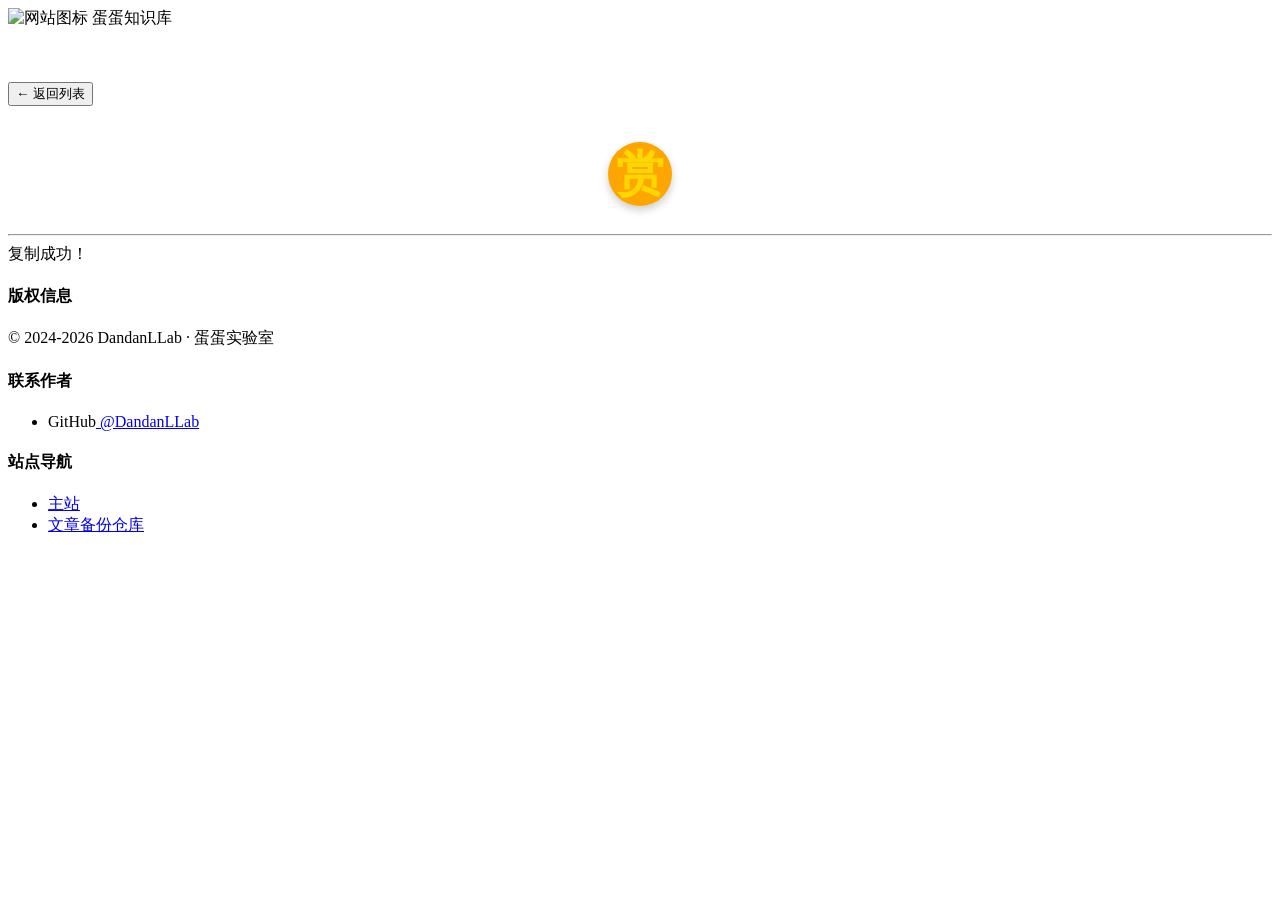
==== index.html @ c81ef0b2 "refactor: 全面重构为蛋蛋知识库公开门户 - 移除广告体系：弹窗广告/样式/脚本、流量卡与交流群软文、原作者友链 - 移除死代码：giscus(原作者仓库)、ttxz代理统计、timestam" ====
<!-- index.html -->
<!DOCTYPE html>
<html lang="zh-CN">

<head>
    <meta charset="UTF-8">
    <meta name="viewport" content="width=device-width, initial-scale=1.0">
    <title>蛋蛋知识库 | DandanLLab 公开知识门户</title>
    <meta name="robots" content="all">
    <meta name="googlebot" content="ajax">
    <meta name="description" content="蛋蛋知识库（DandanLLab）公开知识门户：技术笔记、知识库备份与公开文章，静态直读 + API 增量双通道。">
    <meta name="keywords" content="知识库,技术博客,DandanLLab,蛋蛋知识库,公开知识,文章备份">
    <link rel="canonical" href="https://kb.dandanllab.top/">
    <link rel="icon" href="icon.png" type="image/png">
    <link rel="stylesheet" href="normalize.min.css">
    <link rel="shortcut icon" href="icon.png">

    <link rel="stylesheet" href="github.min.css">
    <meta name="color-scheme" content="light dark">
    <link rel="stylesheet" href="github-markdown.css">
    <link rel="stylesheet" href="blog.css">
    
</head>

<body>
    <div class="container">
        <div><img src="icon.png" alt="网站图标" class="site-icon">
            <span class="site-title">蛋蛋知识库</span>
            
        </div>
        <nav class="main-nav" id="nav"></nav>

        <main class="content-area">
            <section class="post-list" id="postList"></section>
            <div id="loading" style="display: none;">加载中...</div>
            <article class="post-detail" id="postDetail">
                <article class="markdown-body">
                    <div class="article-header">


                        <h1 id="articleTitle"></h1>
                        <div class="meta-info">
                            <span class="category" id="articleCategory"></span>
                            <time class="created" id="articleCreated"></time>
                            <div class="tags" id="articleTags">

                            </div>
                        </div>
                        <br>
                        <p>
                            <button class="back-button" id="backButton">← 返回列表</button>
                        </p>
                    </div>
                    <div class="article-content" id="articleContent"></div>
                    <div style="text-align: center;">
                        <!-- 确保按钮水平居中 -->
                        <button id="donateButton">赏</button>
                    </div>

                    <!-- 弹窗元素 -->
                    <div id="donateModal" class="modal">
                        <div class="modal-content">
                            <span class="close">&times;</span>
                            <h3>支持一下 ☕</h3>
                            <p>打赏作者喝杯咖啡，感谢支持！</p>
                            <div class="qr-code">
                                <!-- 在这里插入二维码图片 -->
                                <img src="mm_reward_qrcode_1743673093708.png" alt="打赏二维码" style="max-width: 100%;">
                            </div>
                            <p>✨祝你天天开心✨</p>
                            <p>根据自身经济情况打赏即可，感谢支持！</p>
                        </div>
                    </div>
                    <hr>
                </article>
            </article>

        </main>
    </div>


    <div class="copy-success" id="copySuccess">复制成功！</div>

    <footer class="site-footer">
        <div class="footer-content">
            <div class="footer-section">
                <h4>版权信息</h4>
                <p>&copy; 2024-2026 DandanLLab · 蛋蛋实验室</p>
            </div>
            <div class="footer-section">
                <h4>联系作者</h4>
                <ul>
                    <li>GitHub<a href="https://github.com/DandanLLab" class="source-link" target="_blank"> @DandanLLab</a></li>
                </ul>
            </div>
            <div class="footer-section">
                <h4>站点导航</h4>
                <ul>
                    <li><a href="https://www.dandanllab.top" target="_blank">主站</a></li>
                    <li><a href="https://github.com/DandanLLab/blog" target="_blank">文章备份仓库</a></li>
                </ul>
            </div>
        </div>
    </footer>


    <!--  cdnjs CDN -->
    <script src="./libs/marked/marked.min.js"></script>
    <script src="./libs/dompurify/purify.min.js"></script>
    <script src="./libs/highlight.js/highlight.min.js"></script>
    <script src="./libs/mathjax/es5/tex-mml-chtml.js"></script>
    <script src="blog.js"></script>


    <style>
        /* 打赏按钮样式 */
        #donateButton {
            display: inline-block;
            width: 64px;
            /* 按钮宽度 */
            height: 64px;
            /* 按钮高度 */
            line-height: 20px;
            /* 使文字垂直居中 */
            background-color: orange;
            /* 橙色背景 */
            border: none;
            border-radius: 50%;
            /* 圆形按钮 */
            font-size: 48px;
            /* 字体放大 */
            font-weight: bold;
            color: gold;
            /* 金色字体 */
            cursor: pointer;
            outline: none;
            box-shadow: 0 4px 8px rgba(0, 0, 0, 0.2);
            /* 添加阴影效果 */
            text-align: center;
            /* 文字水平居中 */
            margin: 20px auto;
            /* 按钮水平居中 */
        }

        /* 弹窗样式 */
        .modal {
            display: none;
            position: fixed;
            z-index: 1;
            left: 0;
            top: 0;
            width: 100%;
            height: 100%;
            overflow: auto;
            background-color: rgba(0, 0, 0, 0.4);
        }

        .modal-content-ad {
            background-color: #fefefe;
            margin: 15% auto;
            padding: 20px;
            border: 1px solid #888;
            width: 80%;
            max-width: 400px;
            text-align: center;
        }

        .close {
            color: #aaa;
            float: right;
            font-size: 28px;
            font-weight: bold;
        }

        .close:hover,
        .close:focus {
            color: black;
            text-decoration: none;
            cursor: pointer;
        }

        .qr-code {
            margin: 20px 0;
        }
    </style>

    <script>
        // 获取打赏按钮和弹窗元素
        var donateButton = document.getElementById("donateButton");
        var donateModal = document.getElementById("donateModal");
        var closeButton = document.querySelector(".close");

        // 点击打赏按钮时弹出弹窗
        donateButton.onclick = function() {
            donateModal.style.display = "block";
        }

        // 点击关闭按钮时关闭弹窗
        closeButton.onclick = function() {
            donateModal.style.display = "none";
        }

        // 点击弹窗外的区域时关闭弹窗
        window.onclick = function(event) {
            if (event.target == donateModal) {
                donateModal.style.display = "none";
            }
        }
    </script>


</body>

</html>
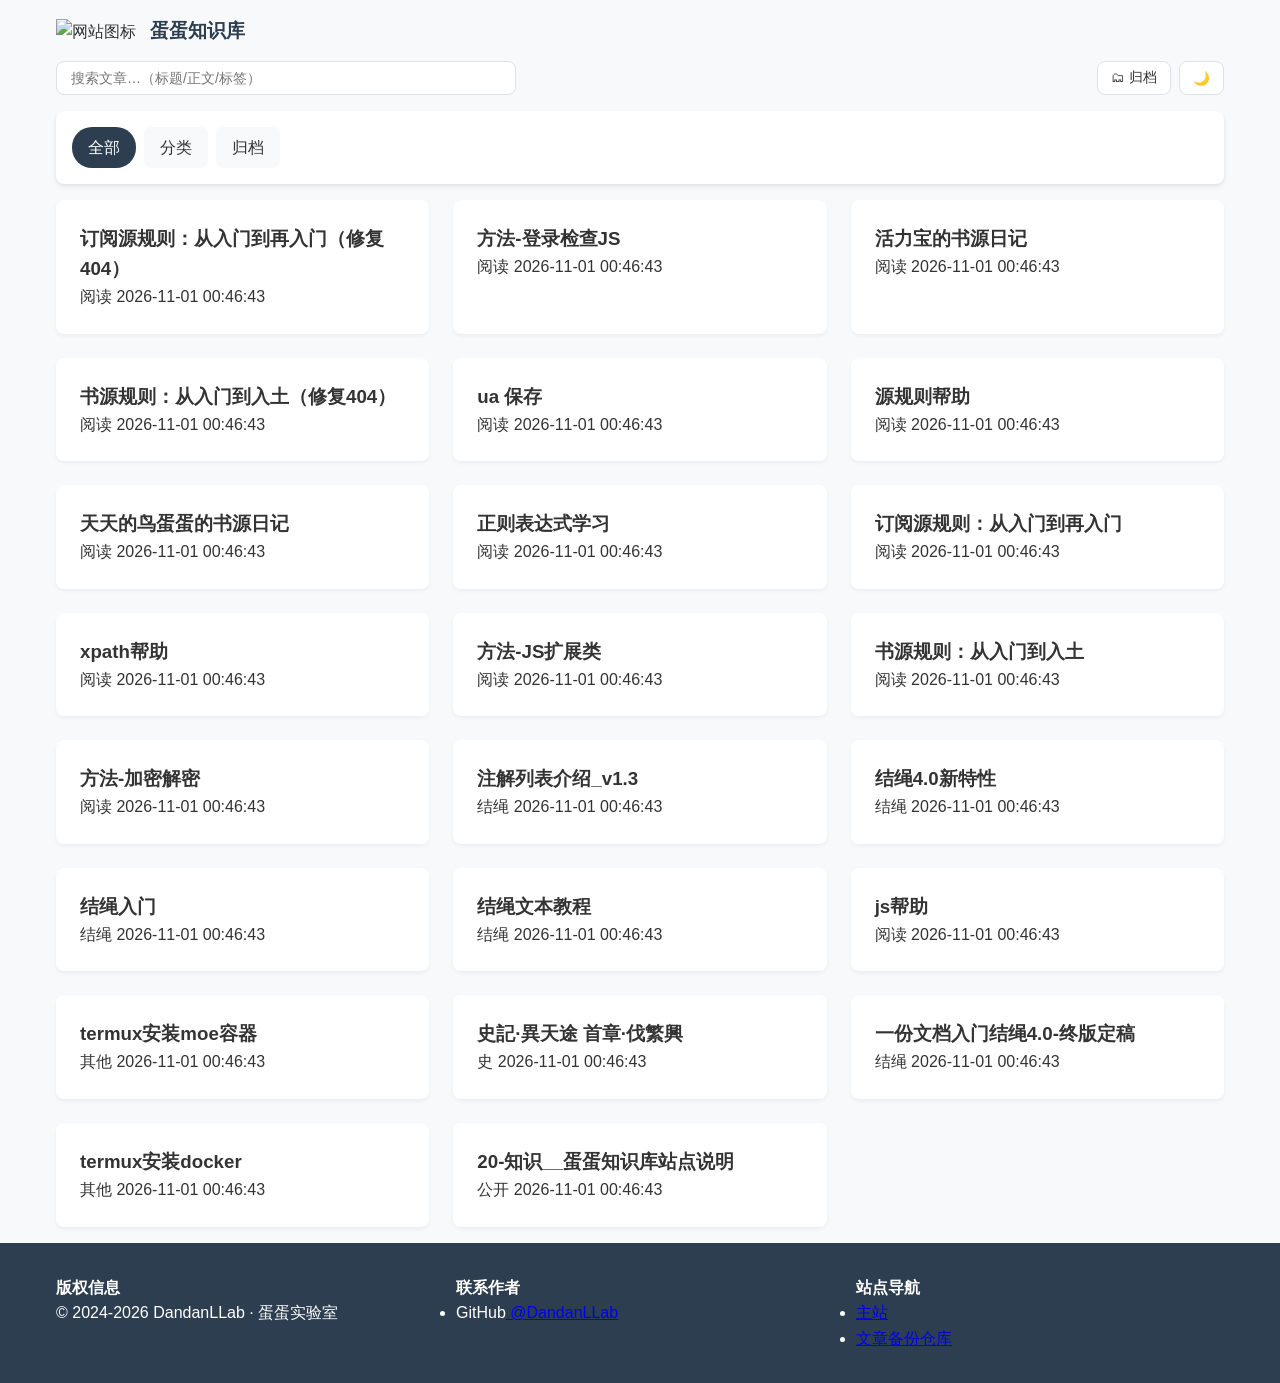
==== commit 51b62504: "feat: 参考项目魔改——搜索/归档时间轴/暗色/回顶/Issues通道 - 客户端搜索（blog-vue-typescript 图案：标题100/标签40/正文位置分，键盘上下+回车，命中高亮） " ====
--- a/index.html
+++ b/index.html
@@ -28,10 +28,21 @@
             <span class="site-title">蛋蛋知识库</span>
             
         </div>
+        <div class="kb-toolbar">
+            <div class="search-wrap">
+                <input type="search" id="search-input" class="search-input" placeholder="搜索文章…（标题/正文/标签）" autocomplete="off">
+                <div class="search-results" id="search-results" style="display:none"></div>
+            </div>
+            <div class="toolbar-actions">
+                <button id="archive-btn" class="tool-btn" title="归档时间轴">🗂 归档</button>
+                <button id="theme-btn" class="tool-btn" title="明暗切换">🌙</button>
+            </div>
+        </div>
         <nav class="main-nav" id="nav"></nav>
 
         <main class="content-area">
             <section class="post-list" id="postList"></section>
+            <section class="archive-view" id="archiveView" style="display:none"></section>
             <div id="loading" style="display: none;">加载中...</div>
             <article class="post-detail" id="postDetail">
                 <article class="markdown-body">
@@ -209,6 +220,7 @@
     </script>
 
 
+    <button id="backTop" class="back-top" title="回到顶部" style="display:none">↑</button>
 </body>
 
 </html>
--- a/blog.css
+++ b/blog.css
@@ -0,0 +1,594 @@
+/* blog.css */
+:root {
+  --primary-color: #2c3e50;
+  --secondary-color: #34495e;
+  --accent-color: #e74c3c;
+  --bg-color: #f8f9fa;
+  --text-color: #333;
+  --border-radius: 8px;
+  --container-width: 1200px;
+}
+
+* {
+  box-sizing: border-box;
+  margin: 0;
+  padding: 0;
+}
+
+body {
+  font-family: -apple-system, BlinkMacSystemFont, "Segoe UI", Roboto, sans-serif;
+  line-height: 1.6;
+  background-color: var(--bg-color);
+  color: var(--text-color);
+  min-height: 100vh;
+  display: flex;
+  flex-direction: column;
+}
+
+.container {
+  width: 100%;
+  max-width: var(--container-width);
+  margin: 0 auto;
+  padding: 1rem;
+  flex: 1 0 auto;
+}
+
+.main-nav {
+  display: flex;
+  flex-wrap: wrap;
+  gap: 0.5rem;
+  margin: 1rem 0;
+  padding: 1rem;
+  background: white;
+  border-radius: var(--border-radius);
+  box-shadow: 0 2px 4px rgba(0,0,0,0.1);
+}
+
+
+.nav-item {
+  padding: 0.5rem 1rem;
+  border-radius: 20px;
+  background: #f0f2f5;
+  cursor: pointer;
+  transition: all 0.3s ease;
+  user-select: none;
+}
+.nav-item.active {
+  background: var(--primary-color);
+  color: white !important;
+}
+
+.nav-group {
+  position: relative;
+}
+
+.nav-header {
+  cursor: pointer;
+  padding: 0.5rem 1rem;
+}
+
+.nav-items {
+  display: none;
+  position: absolute;
+  top: 100%;
+  left: 0;
+  background: white;
+  box-shadow: 0 4px 6px rgba(0,0,0,0.1);
+  z-index: 100;
+  padding: 0.5rem;
+  border-radius: var(--border-radius);
+}
+
+.post-list {
+  display: grid;
+  gap: 1.5rem;
+  grid-template-columns: repeat(auto-fill, minmax(280px, 1fr));
+}
+
+.post-item {
+  background: white;
+  padding: 1.5rem;
+  border-radius: var(--border-radius);
+  box-shadow: 0 2px 4px rgba(0,0,0,0.05);
+  cursor: pointer;
+  transition: transform 0.2s ease;
+}
+
+.post-item:hover {
+  transform: translateY(-2px);
+}
+
+.post-detail {
+  background: white;
+  padding: 2rem;
+  border-radius: var(--border-radius);
+  max-width: 800px;
+  margin: 0 auto;
+  display: none;
+}
+
+.article-content {
+  line-height: 1.8;
+  overflow-wrap: break-word;
+}
+
+/* 修改 pre 和代码复制按钮的样式 */
+pre {
+    position: relative; /* 作为按钮的定位基准 */
+    background: #f5f6fa;
+    padding: 1.5rem;
+    border-radius: 4px;
+    margin: 1.5rem 0;
+    overflow: auto; /* 允许滚动 */
+}
+
+
+.code-copy {
+    position: absolute;
+    right: 10px;
+    top: 10px;
+    z-index: 10;
+    background: rgba(255, 255, 255, 0.9);
+    border: 1px solid #ddd;
+    border-radius: 4px;
+    padding: 5px 10px;
+    cursor: pointer;
+    opacity: 1;
+    transition: opacity 0.3s ease;
+}
+
+
+pre:hover .code-copy {
+  opacity: 1;
+}
+
+/* 移动端优化 */
+@media (max-width: 768px) {
+  .code-copy {
+    opacity: 0.9; /* 移动端保持可见 */
+    right: 0.5rem;
+    top: 0.5rem;
+    transform: scale(0.9);
+  }
+  
+  pre:hover .code-copy {
+    opacity: 1;
+  }
+}
+
+.copy-success {
+  position: fixed;
+  bottom: 20px;
+  left: 50%;
+  transform: translateX(-50%);
+  background: #4CAF50;
+  color: white;
+  padding: 10px 20px;
+  border-radius: 4px;
+  display: none;
+  box-shadow: 0 2px 4px rgba(0,0,0,0.2);
+}
+
+.tag {
+  background: var(--accent-color);
+  color: white;
+  padding: 0.25rem 0.75rem;
+  border-radius: 12px;
+  font-size: 0.8em;
+  display: inline-block;
+  margin: 0.25rem;
+}
+
+.table-wrapper {
+  overflow-x: auto;
+  margin: 1rem 0;
+}
+
+.site-footer {
+  background: var(--primary-color);
+  color: white;
+  margin-top: auto;
+  padding: 2rem 0;
+}
+
+.footer-content {
+  max-width: var(--container-width);
+  margin: 0 auto;
+  display: grid;
+  grid-template-columns: repeat(auto-fit, minmax(250px, 1fr));
+  gap: 2rem;
+  padding: 0 1rem;
+}
+
+@media (max-width: 768px) {
+  .post-list {
+    grid-template-columns: 1fr;
+  }
+  
+  .nav-items {
+    position: static;
+    box-shadow: none;
+    width: 100%;
+    display: none !important;
+  }
+  
+  .nav-group.active .nav-items {
+    display: flex !important;
+    flex-direction: column;
+  }
+  
+  .code-copy {
+    opacity: 1;
+    right: 5px;
+    top: 5px;
+  }
+  
+  .post-detail {
+    padding: 1rem;
+  }
+}
+
+.error, .not-found {
+  padding: 2rem;
+  text-align: center;
+}
+
+.error button, .not-found button {
+  margin-top: 1rem;
+  padding: 0.5rem 1rem;
+  background: var(--primary-color);
+  color: white;
+  border: none;
+  border-radius: 4px;
+  cursor: pointer;
+}
+
+/* 修改分类/标签/归档的移动端样式 */
+@media (max-width: 768px) {
+  .main-nav {
+    flex-direction: column;
+    gap: 0;
+    padding: 0.5rem;
+  }
+
+  .nav-group {
+    position: static;
+    margin: 5px 0;
+  }
+
+  .nav-header {
+    display: flex;
+    align-items: center;
+    justify-content: space-between;
+    padding: 12px;
+    background: #f8f9fa;
+    border-radius: 8px;
+    -webkit-tap-highlight-color: transparent;
+  }
+
+  .nav-header::after {
+    content: "▶";
+    transition: transform 0.3s;
+    font-size: 0.8em;
+    color: var(--secondary-color);
+  }
+
+  .nav-group.active .nav-header::after {
+    transform: rotate(90deg);
+  }
+
+  .nav-items {
+    position: static !important;
+    display: none !important;
+    box-shadow: none;
+    background: transparent;
+    padding: 0;
+    margin-top: 4px;
+  }
+
+  .nav-group.active .nav-items {
+    display: flex !important;
+    flex-direction: column;
+    animation: slideDown 0.3s ease;
+  }
+
+  .nav-item {
+    width: 100%;
+    margin: 2px 0;
+    padding: 12px 16px;
+    border-radius: 8px;
+    font-size: 15px;
+  }
+
+  @keyframes slideDown {
+    from {
+      opacity: 0;
+      transform: translateY(-10px);
+    }
+    to {
+      opacity: 1;
+      transform: translateY(0);
+    }
+  }
+}
+
+/* 按钮样式 */
+.button {
+  display: inline-block;
+  padding: 0.75rem 1.5rem;
+  font-size: 1rem;
+  font-weight: 500;
+  text-align: center;
+  text-decoration: none;
+  white-space: nowrap;
+  vertical-align: middle;
+  cursor: pointer;
+  user-select: none;
+  border: 1px solid transparent;
+  transition: all 0.3s ease;
+  border-radius: var(--border-radius);
+}
+
+/* 主按钮样式 */
+.button-primary {
+  background-color: var(--primary-color);
+  color: white;
+  border-color: var(--primary-color);
+}
+
+.button-primary:hover {
+  background-color: darken(var(--primary-color), 10%);
+  border-color: darken(var(--primary-color), 10%);
+}
+
+.button-primary:active {
+  background-color: darken(var(--primary-color), 20%);
+  border-color: darken(var(--primary-color), 20%);
+}
+
+/* 次级按钮样式 */
+.button-secondary {
+  background-color: var(--secondary-color);
+  color: white;
+  border-color: var(--secondary-color);
+}
+
+.button-secondary:hover {
+  background-color: darken(var(--secondary-color), 10%);
+  border-color: darken(var(--secondary-color), 10%);
+}
+
+.button-secondary:active {
+  background-color: darken(var(--secondary-color), 20%);
+  border-color: darken(var(--secondary-color), 20%);
+}
+
+/* 强调按钮样式 */
+.button-accent {
+  background-color: var(--accent-color);
+  color: white;
+  border-color: var(--accent-color);
+}
+
+.button-accent:hover {
+  background-color: darken(var(--accent-color), 10%);
+  border-color: darken(var(--accent-color), 10%);
+}
+
+.button-accent:active {
+  background-color: darken(var(--accent-color), 20%);
+  border-color: darken(var(--accent-color), 20%);
+}
+
+/* 轮廓按钮样式 */
+.button-outline {
+  background-color: transparent;
+  color: var(--primary-color);
+  border-color: var(--primary-color);
+}
+
+.button-outline:hover {
+  background-color: rgba(44, 62, 80, 0.1);
+}
+
+.button-outline:active {
+  background-color: rgba(44, 62, 80, 0.2);
+}
+
+/* 禁用按钮样式 */
+.button:disabled,
+.button[disabled] {
+  background-color: #e9ecef;
+  color: #6c757d;
+  border-color: #e9ecef;
+  cursor: not-allowed;
+}
+
+.button:disabled:hover,
+.button[disabled]:hover {
+  background-color: #e9ecef;
+  border-color: #e9ecef;
+}
+
+.back-button {
+  display: inline-block;
+  padding: 0.75rem 1.5rem;
+  font-size: 1rem;
+  font-weight: 500;
+  text-align: center;
+  text-decoration: none;
+  white-space: nowrap;
+  vertical-align: middle;
+  cursor: pointer;
+  user-select: none;
+  border: 1px solid transparent;
+  transition: all 0.3s ease;
+  border-radius: var(--border-radius);
+  background-color: var(--primary-color); /* 主色调背景 */
+  color: white; /* 文字颜色为白色 */
+  border-color: var(--primary-color); /* 边框颜色为主色调 */
+}
+
+.back-button:hover {
+  background-color: darken(var(--primary-color), 10%); /* 鼠标悬停时背景加深 */
+  border-color: darken(var(--primary-color), 10%); /* 鼠标悬停时边框加深 */
+}
+
+.back-button:active {
+  background-color: darken(var(--primary-color), 20%); /* 按下时背景更深 */
+  border-color: darken(var(--primary-color), 20%); /* 按下时边框更深 */
+}
+
+.back-button:disabled,
+.back-button[disabled] {
+  background-color: #e9ecef; /* 禁用状态为灰色背景 */
+  color: #6c757d; /* 禁用状态文字为灰色 */
+  border-color: #e9ecef; /* 禁用状态边框为灰色 */
+  cursor: not-allowed; /* 禁用状态光标 */
+}
+
+.back-button:disabled:hover,
+.back-button[disabled]:hover {
+  background-color: #e9ecef; /* 禁用状态鼠标悬停时不变 */
+  border-color: #e9ecef; /* 禁用状态鼠标悬停时不变 */
+}
+
+/* 添加网站图标和标题的样式 */
+.nav-header {
+    display: flex;
+    align-items: center;
+    justify-content: flex-start;
+    padding: 0.5rem 1rem;
+    background: #f8f9fa;
+    border-radius: 8px;
+    -webkit-tap-highlight-color: transparent;
+}
+
+.site-icon {
+    width: 32px; /* 图标的宽度 */
+    height: 32px; /* 图标的高度 */
+    margin-right: 10px; /* 图标与标题之间的间距 */
+}
+
+.site-title {
+    font-size: 1.2em; /* 标题字体大小 */
+    font-weight: bold; /* 标题字体加粗 */
+    color: var(--primary-color); /* 标题颜色 */
+}
+
+/* 视频容器响应式样式 */
+.video-container {
+            position: relative;
+            padding-bottom: 56.25%;
+            height: 0;
+            margin: 20px 0;
+}
+.video-container iframe {
+            position: absolute;
+            top: 0;
+            left: 0;
+            width: 100%;
+            height: 100%;
+            border: none;
+}
+
+#loading {
+    display: flex; /* 使用flex布局 */
+    justify-content: center; /* 水平居中 */
+    align-items: center; /* 垂直居中 */
+    position: fixed; /* 固定定位 */
+    top: 0;
+    left: 0;
+    width: 100%; /* 占满整个屏幕宽度 */
+    height: 100%; /* 占满整个屏幕高度 */
+    background-color: rgba(128, 128, 128, 0.5); /* 灰色半透明背景 */
+    z-index: 1000; /* 确保在最上层 */
+    font-size: 2rem; /* 字体大小设置为2rem，可以根据需要调整 */
+    color: white; /* 字体颜色为白色 */
+}
+.custom-footer {
+            margin-top: 20px;
+            padding: 10px;
+            
+            border: 1px solid #ddd;
+        }
+        .custom-footer ul {
+            list-style-type: none;
+            padding: 0;
+        }
+        .custom-footer li {
+            margin-bottom: 5px;
+}
+/* ═══ 魔改层：暗色 / 搜索 / 归档时间轴 / 回顶 / 打赏重排 ═══ */
+[data-theme="dark"] {
+  --primary-color: #8ab4f8;
+  --secondary-color: #9aa0a6;
+  --accent-color: #f28b82;
+  --bg-color: #101418;
+  --text-color: #e2e6ea;
+}
+[data-theme="dark"] body { background-color: var(--bg-color); color: var(--text-color); }
+[data-theme="dark"] .main-nav,
+[data-theme="dark"] .post-item,
+[data-theme="dark"] .post-detail,
+[data-theme="dark"] .markdown-body,
+[data-theme="dark"] .site-footer,
+[data-theme="dark"] .search-input,
+[data-theme="dark"] .tool-btn,
+[data-theme="dark"] .search-results { background: #1a1f26; color: var(--text-color); border-color: #2a313a; }
+[data-theme="dark"] .post-item a,
+[data-theme="dark"] .markdown-body h1, [data-theme="dark"] .markdown-body h2,
+[data-theme="dark"] .markdown-body h3, [data-theme="dark"] .markdown-body a { color: var(--text-color); }
+[data-theme="dark"] .markdown-body { background: transparent; }
+[data-theme="dark"] .site-title { color: var(--text-color); }
+[data-theme="dark"] .search-input::placeholder { color: #6b7480; }
+[data-theme="dark"] img { filter: brightness(.92); }
+
+.kb-toolbar { display: flex; gap: 12px; align-items: center; justify-content: space-between;
+  margin: 14px 0 4px; flex-wrap: wrap; }
+.search-wrap { position: relative; flex: 1; min-width: 220px; max-width: 460px; }
+.search-input { width: 100%; padding: 8px 14px; border: 1px solid #dde2e8; border-radius: 8px;
+  font-size: 14px; outline: none; background: #fff; color: inherit; transition: border .2s, box-shadow .2s; }
+.search-input:focus { border-color: var(--primary-color); box-shadow: 0 0 0 3px rgba(44,62,80,.08); }
+.search-results { position: absolute; top: calc(100% + 6px); left: 0; right: 0; z-index: 50;
+  background: #fff; border: 1px solid #e2e7ee; border-radius: 10px; overflow: hidden;
+  max-height: 380px; overflow-y: auto; box-shadow: 0 10px 30px rgba(0,0,0,.12); }
+.search-hit { padding: 10px 14px; cursor: pointer; border-bottom: 1px solid #f0f3f7; }
+.search-hit:last-child { border-bottom: none; }
+.search-hit:hover, .search-hit.active { background: #f3f6fa; }
+.search-hit .hit-title { font-weight: 600; font-size: 14px; color: var(--text-color); }
+.search-hit .hit-snip { font-size: 12.5px; color: #7a8593; margin-top: 3px;
+  overflow: hidden; text-overflow: ellipsis; white-space: nowrap; }
+.search-hit mark { background: rgba(231,76,60,.18); color: var(--accent-color); padding: 0 2px; border-radius: 3px; }
+.search-empty { padding: 14px; text-align: center; color: #8a94a0; font-size: 13px; }
+.toolbar-actions { display: flex; gap: 8px; }
+.tool-btn { padding: 7px 13px; border: 1px solid #dde2e8; background: #fff; color: var(--text-color);
+  border-radius: 8px; cursor: pointer; font-size: 13.5px; transition: all .2s; }
+.tool-btn:hover { border-color: var(--primary-color); color: var(--primary-color); }
+
+.archive-view { background: #fff; border-radius: var(--border-radius); padding: 26px 30px 30px;
+  box-shadow: 0 1px 4px rgba(0,0,0,.05); }
+.archive-title { font-size: 21px; font-weight: 700; margin: 0 0 20px; color: var(--text-color); }
+.tl-year { font-size: 19px; font-weight: 700; color: var(--primary-color); margin: 18px 0 6px; }
+.tl-month { font-size: 14px; font-weight: 600; color: var(--secondary-color); margin: 12px 0 4px 4px; }
+.tl-list { list-style: none; margin: 0 0 4px; padding: 0 0 0 16px; border-left: 2px solid #e6ebf1; }
+[data-theme="dark"] .tl-list { border-left-color: #2a313a; }
+.tl-item { position: relative; padding: 5px 0 5px 4px; font-size: 14.5px; }
+.tl-item::before { content: ""; position: absolute; left: -21px; top: 12px; width: 8px; height: 8px;
+  border-radius: 50%; background: var(--primary-color); opacity: .75; }
+.tl-item a { color: var(--text-color); text-decoration: none; }
+.tl-item a:hover { color: var(--primary-color); }
+.tl-date { color: #8a94a0; font-size: 12.5px; margin-right: 10px; font-variant-numeric: tabular-nums; }
+
+.back-top { position: fixed; right: 26px; bottom: 30px; z-index: 80; width: 42px; height: 42px;
+  border: none; border-radius: 50%; background: var(--primary-color); color: #fff; font-size: 18px;
+  cursor: pointer; opacity: .82; transition: all .25s; box-shadow: 0 4px 14px rgba(0,0,0,.18); }
+.back-top:hover { opacity: 1; transform: translateY(-2px); }
+
+/* 打赏重排（师父模块） */
+#donateButton { width: 58px; height: 58px; line-height: 58px; font-size: 26px; color: #fff;
+  background: linear-gradient(135deg, #ff9a44, #e74c3c); border: none; border-radius: 50%;
+  box-shadow: 0 6px 18px rgba(231,76,60,.35); cursor: pointer; transition: transform .2s, box-shadow .2s; }
+#donateButton:hover { transform: scale(1.08) rotate(3deg); box-shadow: 0 8px 24px rgba(231,76,60,.45); }
+#donateModal .modal-content { border-radius: 14px; border: none; box-shadow: 0 20px 60px rgba(0,0,0,.28); }
+#donateModal .qr-code img { border-radius: 10px; border: 1px solid #f0e6d8; }
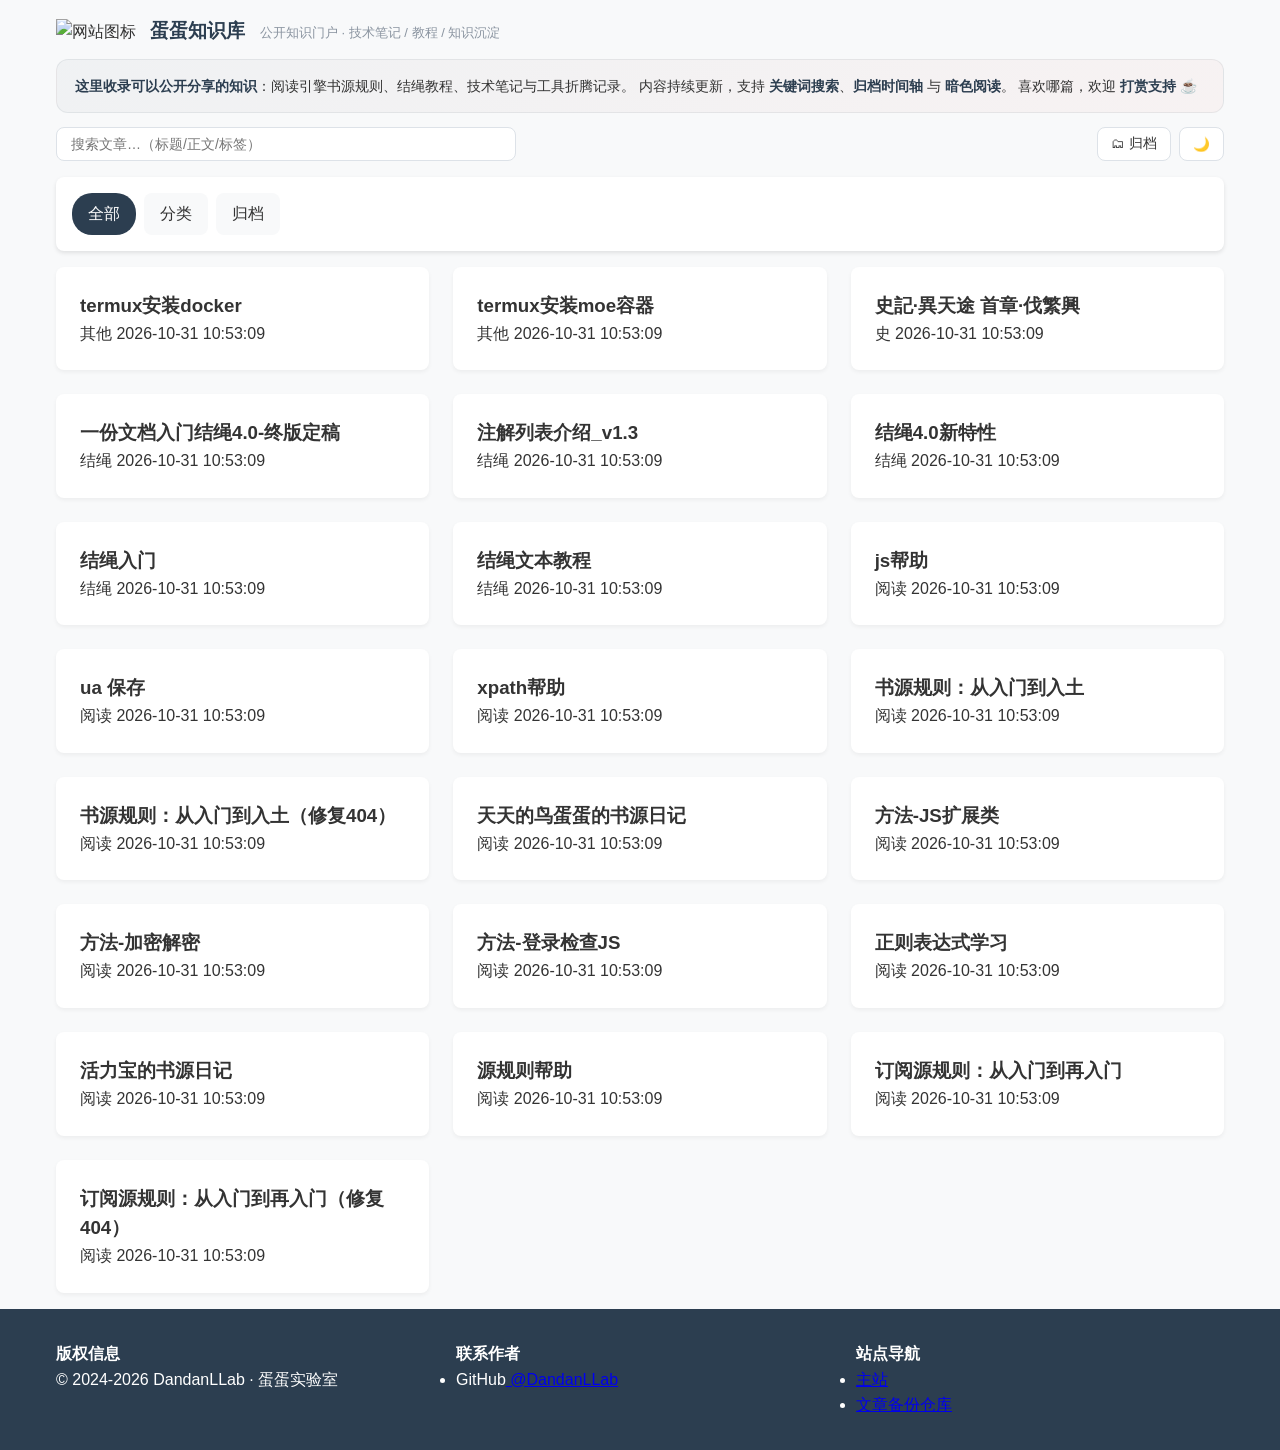
==== commit 6486fd59: "feat(copy): 门户文案美化——站点副标题+欢迎导语卡（渐变底/暗色适配/打赏引导）" ====
--- a/index.html
+++ b/index.html
@@ -26,7 +26,15 @@
     <div class="container">
         <div><img src="icon.png" alt="网站图标" class="site-icon">
             <span class="site-title">蛋蛋知识库</span>
+            <span class="site-sub">公开知识门户 · 技术笔记 / 教程 / 知识沉淀</span>
             
+        </div>
+        <div class="site-intro" id="siteIntro">
+            <div class="intro-text">
+                <b>这里收录可以公开分享的知识</b>：阅读引擎书源规则、结绳教程、技术笔记与工具折腾记录。
+                内容持续更新，支持 <b>关键词搜索</b>、<b>归档时间轴</b> 与 <b>暗色阅读</b>。
+                喜欢哪篇，欢迎 <b>打赏支持</b> ☕
+            </div>
         </div>
         <div class="kb-toolbar">
             <div class="search-wrap">
--- a/blog.css
+++ b/blog.css
@@ -592,3 +592,13 @@
 #donateButton:hover { transform: scale(1.08) rotate(3deg); box-shadow: 0 8px 24px rgba(231,76,60,.45); }
 #donateModal .modal-content { border-radius: 14px; border: none; box-shadow: 0 20px 60px rgba(0,0,0,.28); }
 #donateModal .qr-code img { border-radius: 10px; border: 1px solid #f0e6d8; }
+
+/* ═══ 门户文案美化层 ═══ */
+.site-sub { font-size: 13px; color: #8a94a0; margin-left: 10px; font-weight: 400; }
+[data-theme="dark"] .site-sub { color: #6b7480; }
+.site-intro { background: linear-gradient(135deg, rgba(44,62,80,.04), rgba(231,76,60,.04));
+  border: 1px solid rgba(44,62,80,.08); border-radius: 12px; padding: 14px 18px;
+  margin: 12px 0 4px; font-size: 14px; line-height: 1.75; color: var(--text-color); }
+[data-theme="dark"] .site-intro { background: linear-gradient(135deg, rgba(138,180,248,.06), rgba(242,139,130,.05));
+  border-color: rgba(138,180,248,.12); }
+.site-intro b { color: var(--primary-color); }
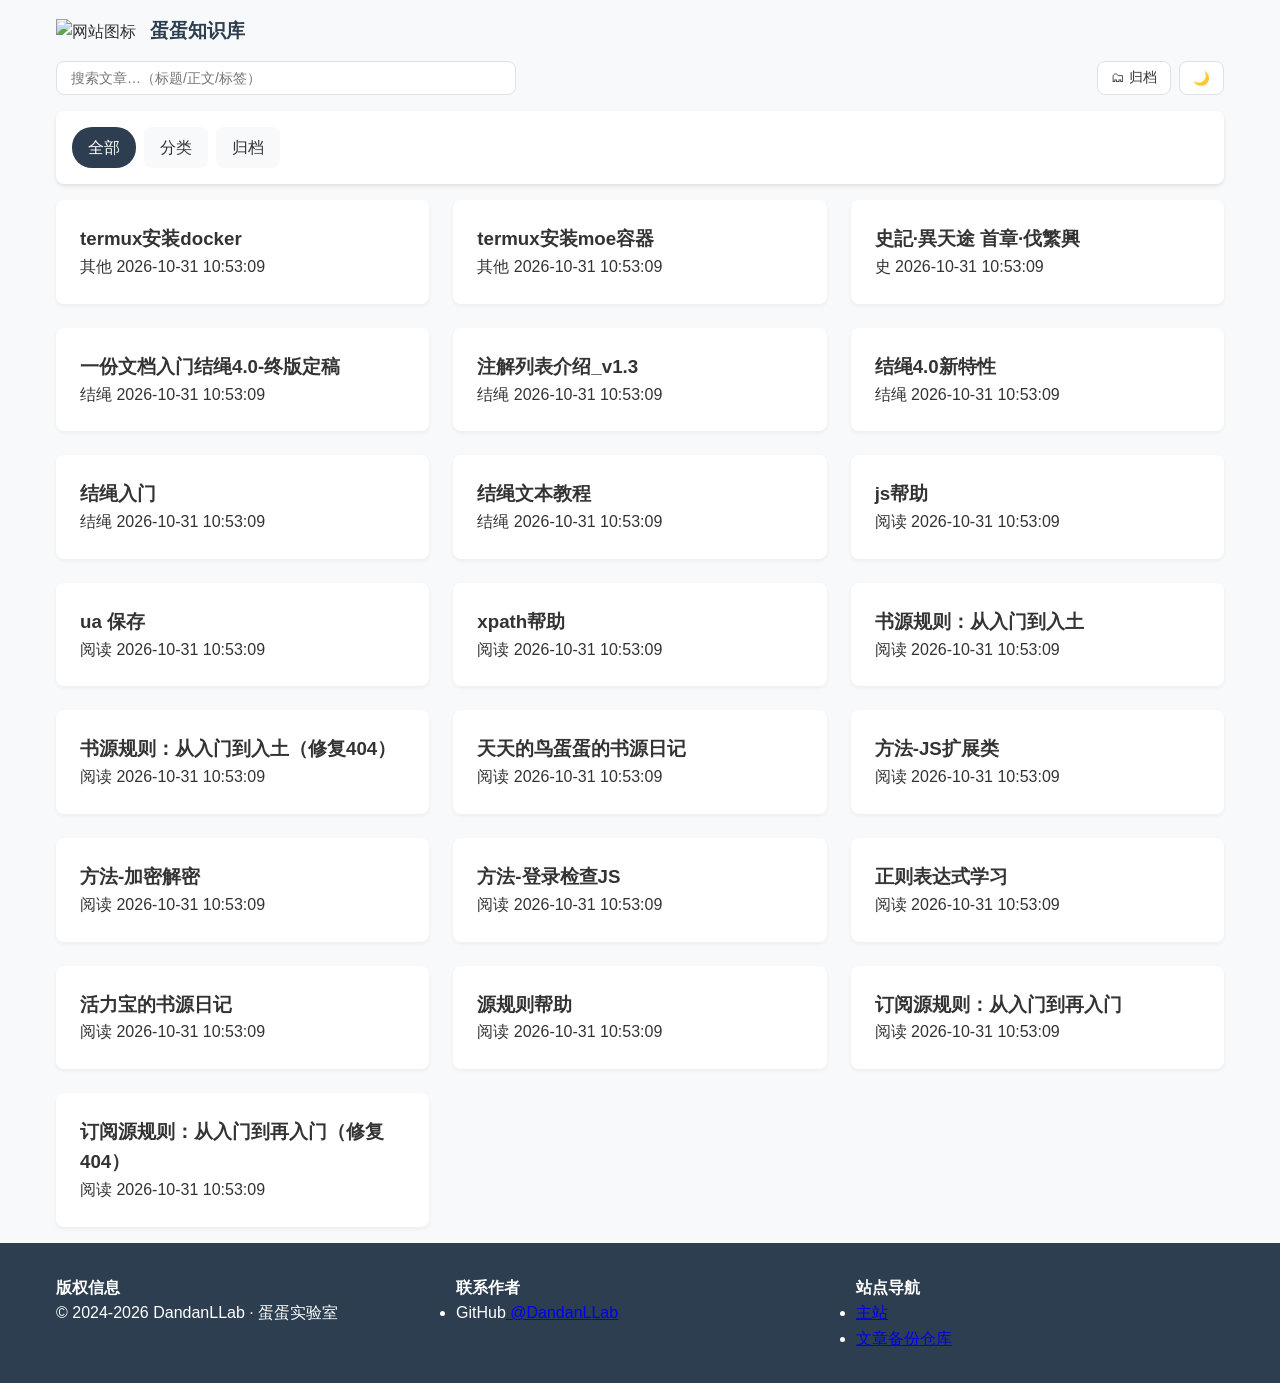
==== commit a2bc99e5: "revert(copy): 撤回门户文案美化（师父令：不推门户，方案本地留存）" ====
--- a/index.html
+++ b/index.html
@@ -26,15 +26,7 @@
     <div class="container">
         <div><img src="icon.png" alt="网站图标" class="site-icon">
             <span class="site-title">蛋蛋知识库</span>
-            <span class="site-sub">公开知识门户 · 技术笔记 / 教程 / 知识沉淀</span>
             
-        </div>
-        <div class="site-intro" id="siteIntro">
-            <div class="intro-text">
-                <b>这里收录可以公开分享的知识</b>：阅读引擎书源规则、结绳教程、技术笔记与工具折腾记录。
-                内容持续更新，支持 <b>关键词搜索</b>、<b>归档时间轴</b> 与 <b>暗色阅读</b>。
-                喜欢哪篇，欢迎 <b>打赏支持</b> ☕
-            </div>
         </div>
         <div class="kb-toolbar">
             <div class="search-wrap">
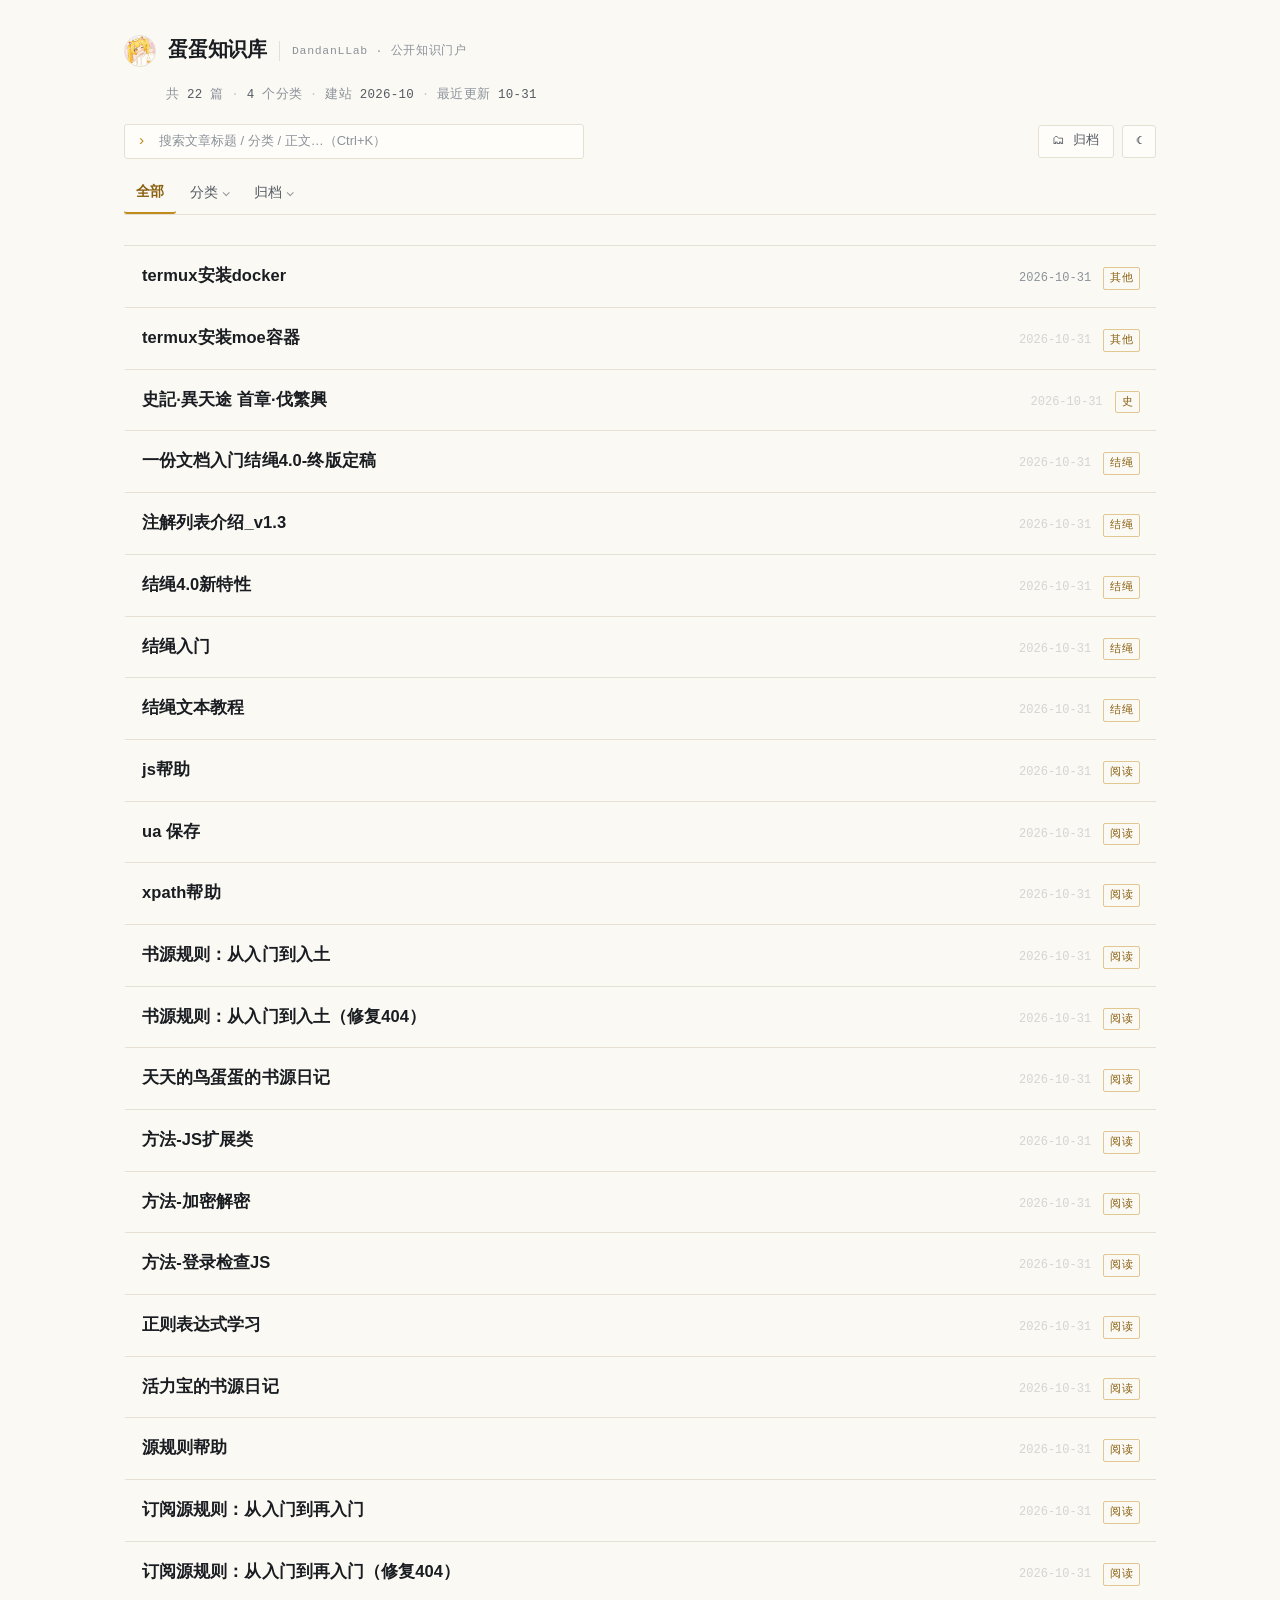
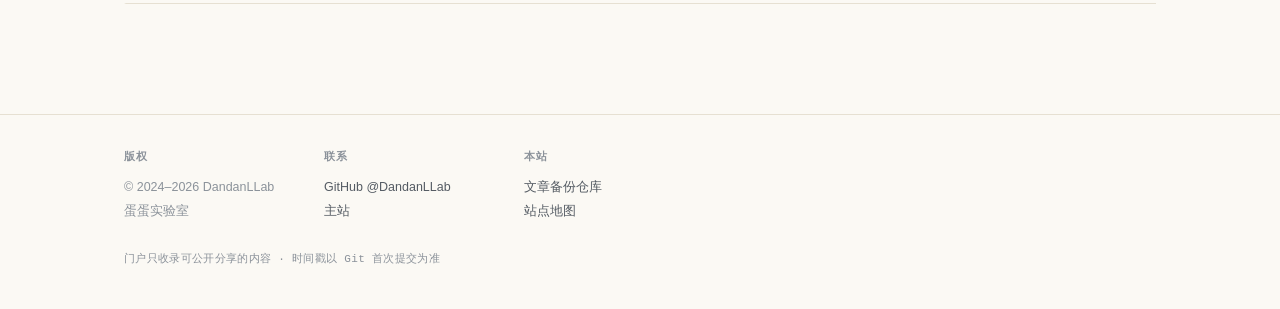
==== commit c429dc6c: "feat(前端): 门户视觉重写 · 终端手册风 - 设计变量双主题：纸感亮色 + 暗色，琥珀 accent 拆成链接色/装饰色，白底 AA 通过 - 头部：GitHub 头像图标、等宽标题、统计行（" ====
--- a/index.html
+++ b/index.html
@@ -8,219 +8,193 @@
     <title>蛋蛋知识库 | DandanLLab 公开知识门户</title>
     <meta name="robots" content="all">
     <meta name="googlebot" content="ajax">
-    <meta name="description" content="蛋蛋知识库（DandanLLab）公开知识门户：技术笔记、知识库备份与公开文章，静态直读 + API 增量双通道。">
-    <meta name="keywords" content="知识库,技术博客,DandanLLab,蛋蛋知识库,公开知识,文章备份">
+    <meta name="description" content="蛋蛋知识库（DandanLLab）公开知识门户：书源规则、结绳教程、技术笔记与折腾记录。支持搜索、归档时间轴与暗色阅读。">
+    <meta name="keywords" content="知识库,技术博客,DandanLLab,蛋蛋知识库,公开知识,文章备份,书源规则,结绳">
     <link rel="canonical" href="https://kb.dandanllab.top/">
     <link rel="icon" href="icon.png" type="image/png">
+    <link rel="shortcut icon" href="icon.png">
+    <link rel="apple-touch-icon" href="icon.png">
+    <meta name="theme-color" content="#fbf9f4" media="(prefers-color-scheme: light)">
+    <meta name="theme-color" content="#0d1013" media="(prefers-color-scheme: dark)">
+    <meta name="color-scheme" content="light dark">
+
+    <!-- 分享卡 -->
+    <meta property="og:type" content="website">
+    <meta property="og:site_name" content="蛋蛋知识库">
+    <meta property="og:title" content="蛋蛋知识库 | DandanLLab 公开知识门户">
+    <meta property="og:description" content="书源规则、结绳教程、技术笔记与折腾记录。支持搜索、归档时间轴与暗色阅读。">
+    <meta property="og:url" content="https://kb.dandanllab.top/">
+    <meta property="og:image" content="https://kb.dandanllab.top/icon.png">
+    <meta name="twitter:card" content="summary">
+
     <link rel="stylesheet" href="normalize.min.css">
-    <link rel="shortcut icon" href="icon.png">
-
     <link rel="stylesheet" href="github.min.css">
-    <meta name="color-scheme" content="light dark">
     <link rel="stylesheet" href="github-markdown.css">
     <link rel="stylesheet" href="blog.css">
-    
+
+    <script>
+        // 抢在首帧前定主题，避免亮→暗闪一下
+        (function () {
+            try {
+                var q = new URLSearchParams(location.search).get('theme');
+                if (q === 'dark' || q === 'light') {
+                    document.documentElement.setAttribute('data-theme', q);
+                    return;
+                }
+                var saved = localStorage.getItem('kb-theme');
+                var dark = saved ? saved === 'dark'
+                    : window.matchMedia('(prefers-color-scheme: dark)').matches;
+                document.documentElement.setAttribute('data-theme', dark ? 'dark' : 'light');
+            } catch (e) {
+                document.documentElement.setAttribute('data-theme', 'light');
+            }
+        })();
+    </script>
+
+    <script type="application/ld+json">
+    {
+      "@context": "https://schema.org",
+      "@type": "WebSite",
+      "name": "蛋蛋知识库",
+      "alternateName": "DandanLLab 公开知识门户",
+      "url": "https://kb.dandanllab.top/",
+      "description": "书源规则、结绳教程、技术笔记与折腾记录。",
+      "inLanguage": "zh-CN"
+    }
+    </script>
 </head>
 
 <body>
+    <div class="read-progress" id="readProgress" aria-hidden="true">
+        <div class="read-progress__bar" id="readProgressBar"></div>
+    </div>
+
     <div class="container">
-        <div><img src="icon.png" alt="网站图标" class="site-icon">
-            <span class="site-title">蛋蛋知识库</span>
-            
-        </div>
-        <div class="kb-toolbar">
-            <div class="search-wrap">
-                <input type="search" id="search-input" class="search-input" placeholder="搜索文章…（标题/正文/标签）" autocomplete="off">
-                <div class="search-results" id="search-results" style="display:none"></div>
-            </div>
-            <div class="toolbar-actions">
-                <button id="archive-btn" class="tool-btn" title="归档时间轴">🗂 归档</button>
-                <button id="theme-btn" class="tool-btn" title="明暗切换">🌙</button>
-            </div>
-        </div>
-        <nav class="main-nav" id="nav"></nav>
+        <header class="site-header">
+            <a class="brand" href="./" title="回到首页">
+                <img src="icon.png" alt="蛋蛋知识库" class="site-icon">
+                <span class="site-title">蛋蛋知识库</span>
+                <span class="brand-sub">DandanLLab · 公开知识门户</span>
+            </a>
+            <p class="stats-line" id="statsLine"></p>
+
+            <div class="kb-toolbar">
+                <div class="search-wrap">
+                    <input type="search" id="search-input" class="search-input"
+                           placeholder="搜索文章标题 / 分类 / 正文…（Ctrl+K）" autocomplete="off"
+                           aria-label="搜索文章">
+                    <div class="search-results" id="search-results" style="display:none"></div>
+                </div>
+                <div class="toolbar-actions">
+                    <button id="archive-btn" class="tool-btn" title="归档时间轴">🗂 归档</button>
+                    <button id="theme-btn" class="tool-btn" title="明暗切换">☾</button>
+                </div>
+            </div>
+
+            <nav class="main-nav" id="nav" aria-label="分类导航"></nav>
+        </header>
 
         <main class="content-area">
             <section class="post-list" id="postList"></section>
             <section class="archive-view" id="archiveView" style="display:none"></section>
-            <div id="loading" style="display: none;">加载中...</div>
-            <article class="post-detail" id="postDetail">
-                <article class="markdown-body">
-                    <div class="article-header">
-
-
-                        <h1 id="articleTitle"></h1>
-                        <div class="meta-info">
+            <div id="loading" style="display: none;">LOADING…</div>
+
+            <div class="post-layout" id="postLayout" style="display:none">
+                <article class="post-detail" id="postDetail">
+                    <header class="article-header">
+                        <div class="article-eyebrow">
                             <span class="category" id="articleCategory"></span>
                             <time class="created" id="articleCreated"></time>
-                            <div class="tags" id="articleTags">
-
-                            </div>
                         </div>
-                        <br>
-                        <p>
-                            <button class="back-button" id="backButton">← 返回列表</button>
-                        </p>
-                    </div>
-                    <div class="article-content" id="articleContent"></div>
-                    <div style="text-align: center;">
-                        <!-- 确保按钮水平居中 -->
+                        <h1 id="articleTitle"></h1>
+                        <div class="article-actions">
+                            <button class="back-button" id="backButton">← 全部文章</button>
+                            <button class="tool-btn" id="print-btn" title="打印或导出 PDF">⎙ 打印 / PDF</button>
+                        </div>
+                        <div class="tags" id="articleTags"></div>
+                    </header>
+
+                    <div class="article-content markdown-body" id="articleContent"></div>
+
+                    <section class="related" id="related" style="display:none" aria-label="相关推荐"></section>
+
+                    <div class="donate-wrap">
                         <button id="donateButton">赏</button>
                     </div>
 
-                    <!-- 弹窗元素 -->
+                    <!-- 打赏弹窗（师父模块，结构不动） -->
                     <div id="donateModal" class="modal">
                         <div class="modal-content">
                             <span class="close">&times;</span>
                             <h3>支持一下 ☕</h3>
                             <p>打赏作者喝杯咖啡，感谢支持！</p>
                             <div class="qr-code">
-                                <!-- 在这里插入二维码图片 -->
                                 <img src="mm_reward_qrcode_1743673093708.png" alt="打赏二维码" style="max-width: 100%;">
                             </div>
                             <p>✨祝你天天开心✨</p>
                             <p>根据自身经济情况打赏即可，感谢支持！</p>
                         </div>
                     </div>
-                    <hr>
                 </article>
-            </article>
-
+
+                <aside class="toc-panel" id="tocPanel" aria-label="文章目录">
+                    <div class="toc-head"><span>目录</span><span id="tocCount"></span></div>
+                    <nav class="toc-list" id="tocList"></nav>
+                </aside>
+            </div>
         </main>
     </div>
 
-
-    <div class="copy-success" id="copySuccess">复制成功！</div>
+    <div class="copy-success" id="copySuccess">已复制</div>
 
     <footer class="site-footer">
         <div class="footer-content">
             <div class="footer-section">
-                <h4>版权信息</h4>
-                <p>&copy; 2024-2026 DandanLLab · 蛋蛋实验室</p>
+                <h4>版权</h4>
+                <p>&copy; 2024–2026 DandanLLab<br>蛋蛋实验室</p>
             </div>
             <div class="footer-section">
-                <h4>联系作者</h4>
+                <h4>联系</h4>
                 <ul>
-                    <li>GitHub<a href="https://github.com/DandanLLab" class="source-link" target="_blank"> @DandanLLab</a></li>
+                    <li><a href="https://github.com/DandanLLab" target="_blank" rel="noopener" class="source-link">GitHub @DandanLLab</a></li>
+                    <li><a href="https://www.dandanllab.top" target="_blank" rel="noopener">主站</a></li>
                 </ul>
             </div>
             <div class="footer-section">
-                <h4>站点导航</h4>
+                <h4>本站</h4>
                 <ul>
-                    <li><a href="https://www.dandanllab.top" target="_blank">主站</a></li>
-                    <li><a href="https://github.com/DandanLLab/blog" target="_blank">文章备份仓库</a></li>
+                    <li><a href="https://github.com/DandanLLab/blog" target="_blank" rel="noopener">文章备份仓库</a></li>
+                    <li><a href="sitemap.xml">站点地图</a></li>
                 </ul>
             </div>
         </div>
+        <p class="footer-note">门户只收录可公开分享的内容 · 时间戳以 Git 首次提交为准</p>
     </footer>
 
-
-    <!--  cdnjs CDN -->
+    <button id="backTop" class="back-top" title="回到顶部" style="display:none">↑</button>
+
+    <!-- 依赖库 -->
     <script src="./libs/marked/marked.min.js"></script>
     <script src="./libs/dompurify/purify.min.js"></script>
     <script src="./libs/highlight.js/highlight.min.js"></script>
     <script src="./libs/mathjax/es5/tex-mml-chtml.js"></script>
     <script src="blog.js"></script>
 
-
-    <style>
-        /* 打赏按钮样式 */
-        #donateButton {
-            display: inline-block;
-            width: 64px;
-            /* 按钮宽度 */
-            height: 64px;
-            /* 按钮高度 */
-            line-height: 20px;
-            /* 使文字垂直居中 */
-            background-color: orange;
-            /* 橙色背景 */
-            border: none;
-            border-radius: 50%;
-            /* 圆形按钮 */
-            font-size: 48px;
-            /* 字体放大 */
-            font-weight: bold;
-            color: gold;
-            /* 金色字体 */
-            cursor: pointer;
-            outline: none;
-            box-shadow: 0 4px 8px rgba(0, 0, 0, 0.2);
-            /* 添加阴影效果 */
-            text-align: center;
-            /* 文字水平居中 */
-            margin: 20px auto;
-            /* 按钮水平居中 */
-        }
-
-        /* 弹窗样式 */
-        .modal {
-            display: none;
-            position: fixed;
-            z-index: 1;
-            left: 0;
-            top: 0;
-            width: 100%;
-            height: 100%;
-            overflow: auto;
-            background-color: rgba(0, 0, 0, 0.4);
-        }
-
-        .modal-content-ad {
-            background-color: #fefefe;
-            margin: 15% auto;
-            padding: 20px;
-            border: 1px solid #888;
-            width: 80%;
-            max-width: 400px;
-            text-align: center;
-        }
-
-        .close {
-            color: #aaa;
-            float: right;
-            font-size: 28px;
-            font-weight: bold;
-        }
-
-        .close:hover,
-        .close:focus {
-            color: black;
-            text-decoration: none;
-            cursor: pointer;
-        }
-
-        .qr-code {
-            margin: 20px 0;
-        }
-    </style>
-
     <script>
-        // 获取打赏按钮和弹窗元素
+        // 打赏弹窗（行为保持不变）
         var donateButton = document.getElementById("donateButton");
         var donateModal = document.getElementById("donateModal");
-        var closeButton = document.querySelector(".close");
-
-        // 点击打赏按钮时弹出弹窗
-        donateButton.onclick = function() {
-            donateModal.style.display = "block";
-        }
-
-        // 点击关闭按钮时关闭弹窗
-        closeButton.onclick = function() {
-            donateModal.style.display = "none";
-        }
-
-        // 点击弹窗外的区域时关闭弹窗
-        window.onclick = function(event) {
-            if (event.target == donateModal) {
-                donateModal.style.display = "none";
-            }
-        }
+        var closeButton = document.querySelector("#donateModal .close");
+
+        donateButton.onclick = function () { donateModal.style.display = "block"; };
+        closeButton.onclick = function () { donateModal.style.display = "none"; };
+        window.addEventListener("click", function (event) {
+            if (event.target == donateModal) donateModal.style.display = "none";
+        });
+        document.addEventListener("keydown", function (e) {
+            if (e.key === "Escape") donateModal.style.display = "none";
+        });
     </script>
-
-
-    <button id="backTop" class="back-top" title="回到顶部" style="display:none">↑</button>
 </body>
 
-</html>+</html>
--- a/blog.css
+++ b/blog.css
@@ -1,604 +1,741 @@
-/* blog.css */
+/* blog.css · 蛋蛋知识库 v2「终端极简 × 知识手册」
+   结构：变量 → 基础 → 头部 → 导航 → 列表 → 文章 → TOC → 归档/搜索 → 页脚 → 打印
+   契约：所有既有 class / id 保持不变（打赏模块 #donateButton/#donateModal 原样保留） */
+
+/* ═══ 1. 变量 ═══ */
 :root {
-  --primary-color: #2c3e50;
-  --secondary-color: #34495e;
-  --accent-color: #e74c3c;
-  --bg-color: #f8f9fa;
-  --text-color: #333;
-  --border-radius: 8px;
-  --container-width: 1200px;
-}
-
-* {
-  box-sizing: border-box;
-  margin: 0;
-  padding: 0;
-}
+  /* 纸感亮色 */
+  --bg: #fbf9f4;
+  --bg-soft: #f4f0e7;
+  --panel: #fffdf9;
+  --text: #191c20;
+  --text-2: #545b63;
+  --text-3: #8b929a;
+  --border: #e6e0d2;
+  --border-strong: #d3cab6;
+
+  /* 琥珀：--accent 负责可点击/正文级对比（AA 通过），--accent-bright 只做装饰 */
+  --accent: #8a5f10;
+  --accent-bright: #c08a1c;
+  --accent-soft: rgba(192, 138, 28, .10);
+  --accent-line: rgba(192, 138, 28, .45);
+
+  --radius: 3px;
+  --container: 1080px;
+  --read: 720px;
+  --toc: 220px;
+
+  --font-body: -apple-system, BlinkMacSystemFont, "Segoe UI", "PingFang SC",
+    "HarmonyOS Sans SC", "Hiragino Sans GB", "Microsoft YaHei", "Noto Sans SC", sans-serif;
+  --font-mono: ui-monospace, "JetBrains Mono", "Cascadia Mono", "SF Mono",
+    Consolas, Menlo, "Liberation Mono", monospace;
+  --font-read: "LXGW WenKai Screen", "LXGW WenKai", "霞鹜文楷", var(--font-body);
+
+  /* 兼容旧变量名（部分既有样式引用） */
+  --primary-color: var(--accent);
+  --secondary-color: var(--text-2);
+  --accent-color: var(--accent);
+  --bg-color: var(--bg);
+  --text-color: var(--text);
+  --border-radius: var(--radius);
+  --container-width: var(--container);
+}
+
+[data-theme="dark"] {
+  --bg: #0d1013;
+  --bg-soft: #12161a;
+  --panel: #14181d;
+  --text: #e5e7e9;
+  --text-2: #a0a8b1;
+  --text-3: #6f7883;
+  --border: #232a31;
+  --border-strong: #303841;
+  --accent: #e3b558;
+  --accent-bright: #f0cd80;
+  --accent-soft: rgba(227, 181, 88, .13);
+  --accent-line: rgba(240, 205, 128, .5);
+  color-scheme: dark;
+}
+
+/* ═══ 2. 基础 ═══ */
+* { box-sizing: border-box; margin: 0; padding: 0; }
+
+html { -webkit-text-size-adjust: 100%; scroll-behavior: smooth; }
 
 body {
-  font-family: -apple-system, BlinkMacSystemFont, "Segoe UI", Roboto, sans-serif;
-  line-height: 1.6;
-  background-color: var(--bg-color);
-  color: var(--text-color);
+  font-family: var(--font-body);
+  font-size: 16px;
+  line-height: 1.7;
+  background: var(--bg);
+  color: var(--text);
   min-height: 100vh;
   display: flex;
   flex-direction: column;
-}
+  -webkit-font-smoothing: antialiased;
+  text-rendering: optimizeLegibility;
+  transition: background-color .25s ease, color .25s ease;
+}
+
+a { color: var(--accent); text-decoration: none; }
+a:hover { color: var(--accent-bright); text-decoration: underline; text-underline-offset: 3px; }
+
+::selection { background: var(--accent-soft); color: var(--text); }
+
+:focus-visible { outline: 2px solid var(--accent-bright); outline-offset: 2px; border-radius: 2px; }
 
 .container {
   width: 100%;
-  max-width: var(--container-width);
+  max-width: var(--container);
   margin: 0 auto;
-  padding: 1rem;
+  padding: 0 24px;
   flex: 1 0 auto;
 }
 
+/* 阅读进度线 */
+.read-progress {
+  position: fixed; top: 0; left: 0; right: 0; height: 2px;
+  background: transparent; z-index: 200; pointer-events: none;
+}
+.read-progress__bar {
+  height: 100%; width: 0;
+  background: linear-gradient(90deg, var(--accent-bright), var(--accent));
+  transition: width .08s linear; opacity: 0;
+}
+.read-progress.is-active .read-progress__bar { opacity: 1; }
+
+/* ═══ 3. 头部 ═══ */
+.site-header {
+  padding: 34px 0 0;
+  border-bottom: 1px solid var(--border);
+  margin-bottom: 30px;
+}
+
+.brand {
+  display: inline-flex; align-items: center; gap: 12px;
+  text-decoration: none; color: inherit;
+}
+.brand:hover { text-decoration: none; }
+.site-icon {
+  width: 32px; height: 32px; border-radius: 50%; display: block;
+  object-fit: cover; border: 1px solid var(--border); background: var(--bg-soft);
+}
+.site-title {
+  font-family: var(--font-mono);
+  font-size: 1.25rem;
+  font-weight: 600;
+  letter-spacing: -.01em;
+  color: var(--text);
+}
+.brand-sub {
+  font-family: var(--font-mono);
+  font-size: 11.5px;
+  color: var(--text-3);
+  letter-spacing: .06em;
+  padding-left: 12px;
+  border-left: 1px solid var(--border);
+  align-self: center;
+}
+
+.stats-line {
+  font-family: var(--font-mono);
+  font-size: 12.5px;
+  color: var(--text-3);
+  letter-spacing: .02em;
+  margin: 10px 0 0 42px;
+  min-height: 18px;
+}
+.stats-line b { color: var(--text-2); font-weight: 500; }
+
+/* 工具栏 */
+.kb-toolbar {
+  display: flex; gap: 14px; align-items: center; justify-content: space-between;
+  margin: 18px 0 0; flex-wrap: wrap;
+}
+.search-wrap { position: relative; flex: 1; min-width: 240px; max-width: 460px; }
+.search-input {
+  width: 100%; padding: 9px 14px 9px 34px;
+  border: 1px solid var(--border); border-radius: var(--radius);
+  font-family: var(--font-mono); font-size: 13px; outline: none;
+  background: var(--panel); color: var(--text);
+  transition: border-color .2s, box-shadow .2s, background .2s;
+}
+.search-input::placeholder { color: var(--text-3); font-family: var(--font-body); }
+.search-input:focus {
+  border-color: var(--accent-line);
+  box-shadow: 0 0 0 3px var(--accent-soft);
+}
+.search-wrap::before {
+  content: "›"; position: absolute; left: 13px; top: 50%; transform: translateY(-52%);
+  color: var(--accent-bright); font-family: var(--font-mono); font-size: 15px; pointer-events: none;
+}
+
+.search-results {
+  position: absolute; top: calc(100% + 6px); left: 0; right: 0; z-index: 50;
+  background: var(--panel); border: 1px solid var(--border); border-radius: var(--radius);
+  overflow: hidden; max-height: 400px; overflow-y: auto;
+  box-shadow: 0 12px 32px rgba(0, 0, 0, .10);
+}
+[data-theme="dark"] .search-results { box-shadow: 0 16px 40px rgba(0, 0, 0, .55); }
+.search-hit { padding: 11px 14px; cursor: pointer; border-bottom: 1px solid var(--border); }
+.search-hit:last-child { border-bottom: none; }
+.search-hit:hover, .search-hit.active { background: var(--accent-soft); }
+.search-hit .hit-title { font-weight: 600; font-size: 14px; color: var(--text); }
+.search-hit .hit-snip {
+  font-size: 12.5px; color: var(--text-3); margin-top: 4px;
+  overflow: hidden; text-overflow: ellipsis; white-space: nowrap;
+}
+.search-hit mark {
+  background: var(--accent-soft); color: var(--accent);
+  padding: 0 2px; border-radius: 2px; font-weight: 600;
+}
+.search-empty { padding: 16px; text-align: center; color: var(--text-3); font-size: 13px; }
+
+.toolbar-actions { display: flex; gap: 8px; }
+.tool-btn {
+  padding: 8px 13px; border: 1px solid var(--border); background: var(--panel);
+  color: var(--text-2); border-radius: var(--radius); cursor: pointer;
+  font-family: var(--font-mono); font-size: 12.5px; letter-spacing: .02em;
+  transition: all .18s ease; line-height: 1.2;
+}
+.tool-btn:hover { border-color: var(--accent-line); color: var(--accent); background: var(--accent-soft); }
+.tool-btn:active { transform: translateY(1px); }
+
+/* ═══ 4. 导航 ═══ */
 .main-nav {
-  display: flex;
-  flex-wrap: wrap;
-  gap: 0.5rem;
-  margin: 1rem 0;
-  padding: 1rem;
-  background: white;
-  border-radius: var(--border-radius);
-  box-shadow: 0 2px 4px rgba(0,0,0,0.1);
-}
-
-
+  display: flex; flex-wrap: wrap; align-items: center; gap: 2px;
+  margin: 14px 0 0; padding: 0 0 0; background: transparent; border: none; box-shadow: none;
+}
 .nav-item {
-  padding: 0.5rem 1rem;
-  border-radius: 20px;
-  background: #f0f2f5;
-  cursor: pointer;
-  transition: all 0.3s ease;
+  padding: 8px 12px; border-radius: var(--radius); background: transparent;
+  font-size: 13.5px; color: var(--text-2); cursor: pointer;
+  border-bottom: 2px solid transparent; transition: color .15s, border-color .15s, background .15s;
   user-select: none;
 }
-.nav-item.active {
-  background: var(--primary-color);
-  color: white !important;
-}
-
-.nav-group {
-  position: relative;
-}
-
+.nav-item:hover { color: var(--text); background: var(--bg-soft); }
+.nav-item.active { color: var(--accent); border-bottom-color: var(--accent-bright); font-weight: 600; }
+
+.nav-group { position: relative; }
 .nav-header {
-  cursor: pointer;
-  padding: 0.5rem 1rem;
-}
+  display: inline-flex; align-items: center; gap: 5px;
+  padding: 8px 12px; font-size: 13.5px; color: var(--text-2);
+  cursor: pointer; border-radius: var(--radius); transition: color .15s, background .15s;
+}
+.nav-header::after {
+  content: ""; width: 4px; height: 4px; border-right: 1.5px solid currentColor;
+  border-bottom: 1.5px solid currentColor; transform: rotate(45deg) translateY(-1px);
+  opacity: .6; transition: transform .2s;
+}
+.nav-header:hover { color: var(--text); background: var(--bg-soft); }
 
 .nav-items {
-  display: none;
-  position: absolute;
-  top: 100%;
-  left: 0;
-  background: white;
-  box-shadow: 0 4px 6px rgba(0,0,0,0.1);
-  z-index: 100;
-  padding: 0.5rem;
-  border-radius: var(--border-radius);
-}
+  display: none; position: absolute; top: calc(100% + 1px); left: 0; z-index: 100;
+  min-width: 150px; padding: 6px;
+  background: var(--panel); border: 1px solid var(--border); border-radius: var(--radius);
+  box-shadow: 0 14px 34px rgba(0, 0, 0, .11);
+}
+[data-theme="dark"] .nav-items { box-shadow: 0 16px 40px rgba(0, 0, 0, .6); }
+.nav-items[style*="block"] { display: block; }
+.nav-items .nav-item { display: block; width: 100%; border-bottom: none; font-size: 13px; }
+
+/* ═══ 5. 文章列表（行式手册） ═══ */
+.content-area { padding-bottom: 40px; }
 
 .post-list {
+  display: flex; flex-direction: column;
+  margin: 0 0 10px;
+  border-top: 1px solid var(--border);
+}
+.post-item {
+  display: grid; grid-template-columns: minmax(0, 1fr) auto; gap: 20px;
+  align-items: baseline; padding: 17px 16px 17px 16px;
+  border-bottom: 1px solid var(--border); border-left: 2px solid transparent;
+  background: transparent; border-radius: 0; box-shadow: none; cursor: pointer;
+  transition: background .18s ease, border-color .18s ease, transform .18s ease;
+}
+.post-meta .dup { opacity: .35; }
+.post-item:hover {
+  background: var(--accent-soft);
+  border-left-color: var(--accent-bright);
+  transform: translateX(3px);
+}
+.post-item:active {
+  background: var(--accent-soft);
+  border-left-color: var(--accent-bright);
+  transform: none;
+}
+.post-item h3 {
+  font-family: var(--font-body);
+  font-size: 16.5px; font-weight: 600; line-height: 1.5;
+  color: var(--text); letter-spacing: .005em;
+}
+.post-item:hover h3 { color: var(--accent); }
+.post-item .post-tags { display: flex; flex-wrap: wrap; gap: 6px; margin-top: 6px; }
+.post-meta {
+  display: flex; align-items: baseline; gap: 12px;
+  font-family: var(--font-mono); font-size: 12px; color: var(--text-3);
+  white-space: nowrap; font-variant-numeric: tabular-nums;
+}
+.post-meta .category {
+  color: var(--accent); background: transparent; padding: 0;
+  border: 1px solid var(--accent-line); border-radius: 2px;
+  padding: 1px 6px; font-size: 11px; letter-spacing: .04em;
+}
+.post-item:hover .post-meta .category { border-color: var(--accent-bright); }
+
+/* 空状态 */
+.list-empty {
+  padding: 56px 20px; text-align: center; color: var(--text-3);
+  font-family: var(--font-mono); font-size: 13px; letter-spacing: .04em;
+}
+
+/* ═══ 6. 文章页 ═══ */
+.post-layout {
   display: grid;
-  gap: 1.5rem;
-  grid-template-columns: repeat(auto-fill, minmax(280px, 1fr));
-}
-
-.post-item {
-  background: white;
-  padding: 1.5rem;
-  border-radius: var(--border-radius);
-  box-shadow: 0 2px 4px rgba(0,0,0,0.05);
-  cursor: pointer;
-  transition: transform 0.2s ease;
-}
-
-.post-item:hover {
-  transform: translateY(-2px);
+  grid-template-columns: minmax(0, 1fr);
+  gap: 52px;
+  align-items: start;
+  max-width: var(--read);
+  margin: 0 auto;
+}
+.post-layout.with-toc {
+  grid-template-columns: minmax(0, 1fr) var(--toc);
+  max-width: calc(var(--read) + var(--toc) + 52px);
 }
 
 .post-detail {
-  background: white;
-  padding: 2rem;
-  border-radius: var(--border-radius);
-  max-width: 800px;
-  margin: 0 auto;
-  display: none;
-}
-
-.article-content {
-  line-height: 1.8;
-  overflow-wrap: break-word;
-}
-
-/* 修改 pre 和代码复制按钮的样式 */
-pre {
-    position: relative; /* 作为按钮的定位基准 */
-    background: #f5f6fa;
-    padding: 1.5rem;
-    border-radius: 4px;
-    margin: 1.5rem 0;
-    overflow: auto; /* 允许滚动 */
-}
-
-
+  background: transparent; border-radius: 0; padding: 0;
+  max-width: none; margin: 0; display: none;
+}
+
+.article-header { margin-bottom: 28px; padding-bottom: 22px; border-bottom: 1px solid var(--border); }
+.article-eyebrow {
+  display: flex; align-items: center; gap: 12px; flex-wrap: wrap;
+  font-family: var(--font-mono); font-size: 12px; color: var(--text-3);
+  letter-spacing: .04em; margin-bottom: 12px;
+}
+.article-eyebrow .category {
+  color: var(--accent); border: 1px solid var(--accent-line);
+  border-radius: 2px; padding: 2px 7px; font-size: 11px;
+}
+.article-header h1 {
+  font-family: var(--font-body);
+  font-size: 30px; line-height: 1.35; font-weight: 700;
+  letter-spacing: -.015em; color: var(--text); margin-bottom: 16px;
+}
+.article-actions { display: flex; gap: 10px; align-items: center; flex-wrap: wrap; }
+.back-button {
+  display: inline-block; padding: 7px 12px; font-family: var(--font-mono); font-size: 12.5px;
+  text-decoration: none; cursor: pointer; border-radius: var(--radius);
+  background: transparent; color: var(--text-2); border: 1px solid var(--border);
+  transition: all .18s ease; white-space: nowrap;
+}
+.back-button:hover { border-color: var(--accent-line); color: var(--accent); background: var(--accent-soft); }
+.back-button:active { transform: translateY(1px); }
+
+.tags { display: flex; flex-wrap: wrap; gap: 6px; margin-top: 14px; }
+.tag {
+  background: transparent; color: var(--text-3);
+  padding: 2px 8px; border: 1px solid var(--border); border-radius: 2px;
+  font-family: var(--font-mono); font-size: 11px; letter-spacing: .03em;
+  display: inline-block; margin: 0;
+}
+
+/* 正文排版 */
+.article-content { font-size: 17px; line-height: 1.92; color: var(--text); }
+.markdown-body {
+  font-family: var(--font-read);
+  font-size: 17px; line-height: 1.92; color: var(--text);
+  background: transparent !important; max-width: none; margin: 0;
+}
+.markdown-body p { margin: 0 0 1.15em; }
+.markdown-body h1, .markdown-body h2, .markdown-body h3,
+.markdown-body h4, .markdown-body h5, .markdown-body h6 {
+  font-family: var(--font-body);
+  color: var(--text); font-weight: 700; letter-spacing: -.01em;
+  margin: 2em 0 .7em; line-height: 1.4; scroll-margin-top: 76px;
+}
+.markdown-body h1 { font-size: 1.42em; padding-bottom: .3em; border-bottom: 1px solid var(--border); }
+.markdown-body h2 {
+  font-size: 1.32em; padding-bottom: .3em; border-bottom: 1px solid var(--border);
+  position: relative; padding-left: 14px;
+}
+.markdown-body h2::before {
+  content: ""; position: absolute; left: 0; top: .35em; bottom: .38em; width: 3px;
+  background: var(--accent-bright); border-radius: 2px;
+}
+.markdown-body h3 { font-size: 1.12em; }
+.markdown-body h4 { font-size: 1em; color: var(--text-2); }
+.markdown-body a { color: var(--accent); text-decoration: none; border-bottom: 1px solid var(--accent-line); }
+.markdown-body a:hover { border-bottom-color: var(--accent-bright); text-decoration: none; }
+.markdown-body ul, .markdown-body ol { margin: 0 0 1.15em; padding-left: 1.4em; }
+.markdown-body li { margin: .3em 0; }
+.markdown-body li::marker { color: var(--accent-bright); }
+.markdown-body blockquote {
+  margin: 1.4em 0; padding: 2px 0 2px 18px;
+  border-left: 2px solid var(--accent-bright); color: var(--text-2);
+  background: transparent; border-radius: 0;
+}
+.markdown-body blockquote p:last-child { margin-bottom: 0; }
+.markdown-body hr { height: 1px; border: 0; background: var(--border); margin: 2.4em 0; }
+.markdown-body img { max-width: 100%; border-radius: var(--radius); border: 1px solid var(--border); }
+.markdown-body strong { font-weight: 700; color: var(--text); }
+.markdown-body table { border-collapse: collapse; width: 100%; font-size: .94em; margin: 1.2em 0; }
+.markdown-body th, .markdown-body td { border: 1px solid var(--border); padding: 8px 12px; }
+.markdown-body th { background: var(--bg-soft); font-weight: 600; text-align: left; }
+.markdown-body tr:nth-child(2n) td { background: var(--bg-soft); }
+
+/* 行内代码 */
+.markdown-body code {
+  font-family: var(--font-mono); font-size: .86em;
+  background: var(--bg-soft); color: var(--accent);
+  padding: .15em .4em; border-radius: 2px; border: 1px solid var(--border);
+}
+.markdown-body pre {
+  position: relative; background: var(--bg-soft); border: 1px solid var(--border);
+  border-radius: var(--radius); padding: 18px 20px; margin: 1.5em 0;
+  overflow: auto; font-size: 13.5px; line-height: 1.7;
+}
+.markdown-body pre code {
+  background: transparent; border: none; padding: 0; color: inherit; font-size: inherit;
+}
+pre { position: relative; }
 .code-copy {
-    position: absolute;
-    right: 10px;
-    top: 10px;
-    z-index: 10;
-    background: rgba(255, 255, 255, 0.9);
-    border: 1px solid #ddd;
-    border-radius: 4px;
-    padding: 5px 10px;
-    cursor: pointer;
-    opacity: 1;
-    transition: opacity 0.3s ease;
-}
-
-
-pre:hover .code-copy {
-  opacity: 1;
-}
-
-/* 移动端优化 */
+  position: absolute; right: 10px; top: 10px; z-index: 10;
+  background: var(--panel); color: var(--text-3);
+  border: 1px solid var(--border); border-radius: 2px;
+  padding: 4px 9px; font-family: var(--font-mono); font-size: 11px;
+  cursor: pointer; opacity: 0; transition: opacity .2s, color .2s, border-color .2s;
+}
+.code-copy:hover { color: var(--accent); border-color: var(--accent-line); }
+pre:hover .code-copy { opacity: 1; }
+
+/* 代码高亮：亮色已由 github.min.css 提供，这里补暗色 */
+[data-theme="dark"] .hljs { color: #c9d1d9; background: transparent; }
+[data-theme="dark"] .hljs-doctag, [data-theme="dark"] .hljs-keyword,
+[data-theme="dark"] .hljs-meta .hljs-keyword, [data-theme="dark"] .hljs-template-tag,
+[data-theme="dark"] .hljs-template-variable, [data-theme="dark"] .hljs-type,
+[data-theme="dark"] .hljs-variable.language_ { color: #ff7b72; }
+[data-theme="dark"] .hljs-title, [data-theme="dark"] .hljs-title.class_,
+[data-theme="dark"] .hljs-title.function_ { color: #d2a8ff; }
+[data-theme="dark"] .hljs-attr, [data-theme="dark"] .hljs-attribute,
+[data-theme="dark"] .hljs-literal, [data-theme="dark"] .hljs-meta,
+[data-theme="dark"] .hljs-number, [data-theme="dark"] .hljs-operator,
+[data-theme="dark"] .hljs-selector-attr, [data-theme="dark"] .hljs-selector-class,
+[data-theme="dark"] .hljs-selector-id, [data-theme="dark"] .hljs-variable { color: #79c0ff; }
+[data-theme="dark"] .hljs-meta .hljs-string, [data-theme="dark"] .hljs-regexp,
+[data-theme="dark"] .hljs-string { color: #a5d6ff; }
+[data-theme="dark"] .hljs-built_in, [data-theme="dark"] .hljs-symbol { color: #ffa657; }
+[data-theme="dark"] .hljs-code, [data-theme="dark"] .hljs-comment,
+[data-theme="dark"] .hljs-formula { color: #8b949e; }
+[data-theme="dark"] .hljs-name, [data-theme="dark"] .hljs-quote,
+[data-theme="dark"] .hljs-selector-pseudo, [data-theme="dark"] .hljs-selector-tag { color: #7ee787; }
+[data-theme="dark"] .hljs-subst { color: #c9d1d9; }
+[data-theme="dark"] .hljs-section { color: #79c0ff; font-weight: 700; }
+[data-theme="dark"] .hljs-emphasis { color: #c9d1d9; font-style: italic; }
+[data-theme="dark"] .hljs-strong { color: #c9d1d9; font-weight: 700; }
+[data-theme="dark"] .hljs-addition { color: #7ee787; background-color: rgba(46, 160, 67, .12); }
+[data-theme="dark"] .hljs-deletion { color: #ffa198; background-color: rgba(248, 81, 73, .12); }
+
+/* github-markdown.css 自带 prefers-color-scheme 暗色，锁回站点主题 */
+html[data-theme="light"] .markdown-body {
+  color-scheme: light;
+  --fgColor-default: #191c20;
+  --fgColor-muted: #545b63;
+  --fgColor-accent: #8a5f10;
+  --bgColor-default: transparent;
+  --bgColor-muted: #f4f0e7;
+  --bgColor-neutral-muted: rgba(0, 0, 0, .03);
+  --borderColor-default: #e6e0d2;
+  --borderColor-muted: #eee9dc;
+  color: var(--text);
+}
+html[data-theme="dark"] .markdown-body {
+  color-scheme: dark;
+  --fgColor-default: #e5e7e9;
+  --fgColor-muted: #a0a8b1;
+  --fgColor-accent: #e3b558;
+  --bgColor-default: transparent;
+  --bgColor-muted: #12161a;
+  --bgColor-neutral-muted: rgba(255, 255, 255, .04);
+  --borderColor-default: #232a31;
+  --borderColor-muted: #1e242a;
+  color: var(--text);
+}
+
+/* 相关推荐 */
+.related {
+  margin: 56px 0 0; padding-top: 26px; border-top: 1px solid var(--border);
+}
+.related-title {
+  font-family: var(--font-mono); font-size: 11.5px; letter-spacing: .12em;
+  color: var(--text-3); text-transform: uppercase; margin-bottom: 14px;
+}
+.related-list { display: flex; flex-direction: column; }
+.related-item {
+  display: flex; align-items: baseline; justify-content: space-between; gap: 16px;
+  padding: 11px 12px; border-bottom: 1px solid var(--border);
+  border-left: 2px solid transparent; cursor: pointer; transition: all .18s ease;
+}
+.related-item:last-child { border-bottom: none; }
+.related-item:hover {
+  background: var(--accent-soft); border-left-color: var(--accent-bright);
+  transform: translateX(2px);
+}
+.related-item .r-title { font-size: 14.5px; color: var(--text); }
+.related-item:hover .r-title { color: var(--accent); }
+.related-item .r-meta {
+  font-family: var(--font-mono); font-size: 11.5px; color: var(--text-3); white-space: nowrap;
+}
+
+/* 打赏（师父模块：位置与行为不变，只做视觉与环境的统一） */
+.donate-wrap { text-align: center; margin: 44px 0 8px; }
+#donateButton {
+  width: 54px; height: 54px; line-height: 54px; font-size: 20px; color: #fff;
+  background: linear-gradient(135deg, #ff9a44, #e74c3c);
+  border: none; border-radius: 50%;
+  box-shadow: 0 6px 18px rgba(231, 76, 60, .30);
+  cursor: pointer; transition: transform .2s, box-shadow .2s;
+  font-family: var(--font-body); font-weight: 600;
+}
+#donateButton:hover { transform: scale(1.08) rotate(3deg); box-shadow: 0 8px 24px rgba(231, 76, 60, .42); }
+
+.modal {
+  display: none; position: fixed; z-index: 300; inset: 0;
+  background: rgba(12, 14, 17, .55); backdrop-filter: blur(2px);
+  overflow: auto;
+}
+#donateModal .modal-content {
+  position: relative; max-width: 340px; margin: 12vh auto; padding: 28px 24px;
+  background: var(--panel); color: var(--text);
+  border: 1px solid var(--border); border-radius: 6px;
+  box-shadow: 0 20px 60px rgba(0, 0, 0, .28); text-align: center;
+}
+#donateModal h3 { font-family: var(--font-mono); font-size: 15px; margin-bottom: 8px; letter-spacing: .04em; }
+#donateModal p { font-size: 13px; color: var(--text-2); margin: 6px 0; }
+#donateModal .close {
+  position: absolute; right: 12px; top: 8px; color: var(--text-3);
+  font-size: 22px; line-height: 1; cursor: pointer; float: none;
+}
+#donateModal .close:hover { color: var(--accent); }
+#donateModal .qr-code { margin: 16px 0; }
+#donateModal .qr-code img { border-radius: 4px; border: 1px solid var(--border); }
+
+/* ═══ 7. TOC ═══ */
+.toc-panel {
+  position: sticky; top: 26px; align-self: start;
+  display: none; padding-top: 4px;
+}
+.toc-panel.is-shown { display: block; }
+.toc-head {
+  font-family: var(--font-mono); font-size: 11px; letter-spacing: .12em;
+  color: var(--text-3); text-transform: uppercase;
+  padding-bottom: 10px; margin-bottom: 10px; border-bottom: 1px solid var(--border);
+  display: flex; justify-content: space-between; align-items: baseline;
+}
+.toc-list { display: flex; flex-direction: column; }
+.toc-link {
+  display: block; padding: 5px 0 5px 12px; margin-left: -1px;
+  font-size: 12.8px; line-height: 1.5; color: var(--text-3);
+  border-left: 2px solid transparent; text-decoration: none;
+  transition: color .15s, border-color .15s;
+  overflow: hidden; text-overflow: ellipsis; white-space: nowrap;
+}
+.toc-link:hover { color: var(--text); text-decoration: none; }
+.toc-link.is-h3 { padding-left: 24px; font-size: 12.2px; }
+.toc-link.active { color: var(--accent); border-left-color: var(--accent-bright); font-weight: 600; }
+
+/* ═══ 8. 归档时间轴 ═══ */
+.archive-view {
+  background: transparent; border-radius: 0; padding: 0; box-shadow: none;
+  max-width: var(--read); margin: 0 auto;
+}
+.archive-title {
+  font-family: var(--font-mono); font-size: 13px; letter-spacing: .06em;
+  font-weight: 600; color: var(--text-2); margin: 0 0 26px;
+  padding-bottom: 12px; border-bottom: 1px solid var(--border);
+}
+.tl-year { font-family: var(--font-mono); font-size: 16px; font-weight: 700; color: var(--accent); margin: 22px 0 4px; }
+.tl-month {
+  font-family: var(--font-mono); font-size: 11.5px; letter-spacing: .08em;
+  color: var(--text-3); margin: 16px 0 8px 2px; text-transform: uppercase;
+}
+.tl-list { list-style: none; margin: 0 0 6px; padding: 0 0 0 18px; border-left: 1px solid var(--border); }
+.tl-item { position: relative; padding: 6px 0 6px 2px; font-size: 14.5px; }
+.tl-item::before {
+  content: ""; position: absolute; left: -22px; top: 15px; width: 5px; height: 5px;
+  border-radius: 50%; background: var(--accent-bright); opacity: .7;
+}
+.tl-item a { color: var(--text); text-decoration: none; }
+.tl-item a:hover { color: var(--accent); text-decoration: underline; text-underline-offset: 3px; }
+.tl-date {
+  color: var(--text-3); font-size: 11.5px; margin-right: 12px;
+  font-family: var(--font-mono); font-variant-numeric: tabular-nums;
+}
+
+/* ═══ 9. 杂项 ═══ */
+#loading {
+  display: none; position: fixed; inset: 0; z-index: 1000;
+  align-items: center; justify-content: center;
+  background: color-mix(in srgb, var(--bg) 72%, transparent);
+  font-family: var(--font-mono); font-size: 12px; letter-spacing: .1em; color: var(--text-3);
+}
+#loading[style*="block"] { display: flex; }
+
+.copy-success {
+  position: fixed; bottom: 28px; left: 50%; transform: translateX(-50%);
+  background: var(--text); color: var(--bg);
+  padding: 9px 18px; border-radius: var(--radius);
+  font-family: var(--font-mono); font-size: 12px; letter-spacing: .04em;
+  display: none; z-index: 400;
+}
+
+.back-top {
+  position: fixed; right: 26px; bottom: 30px; z-index: 80;
+  width: 38px; height: 38px; border: 1px solid var(--border);
+  background: var(--panel); color: var(--text-2);
+  border-radius: 50%; font-size: 15px; cursor: pointer;
+  transition: all .2s ease;
+}
+.back-top:hover {
+  color: var(--accent); border-color: var(--accent-line);
+  transform: translateY(-2px); background: var(--panel);
+}
+
+.error, .not-found { padding: 60px 20px; text-align: center; }
+.error h2, .not-found h2 { font-family: var(--font-mono); font-size: 18px; margin-bottom: 10px; }
+.error p, .not-found p { color: var(--text-3); font-size: 14px; }
+.error button, .not-found button {
+  margin-top: 20px; padding: 8px 16px;
+  background: transparent; color: var(--accent); border: 1px solid var(--accent-line);
+  border-radius: var(--radius); cursor: pointer;
+  font-family: var(--font-mono); font-size: 12.5px;
+  transition: all .18s ease;
+}
+.error button:hover, .not-found button:hover { background: var(--accent-soft); }
+
+/* ═══ 10. 页脚 ═══ */
+.site-footer {
+  background: transparent; color: var(--text-3);
+  border-top: 1px solid var(--border); margin-top: 60px; padding: 34px 0 40px;
+}
+.footer-content {
+  max-width: var(--container); margin: 0 auto;
+  display: flex; flex-wrap: wrap; gap: 40px;
+  padding: 0 24px; align-items: flex-start;
+}
+.footer-section { min-width: 160px; }
+.footer-section h4 {
+  font-family: var(--font-mono); font-size: 10.5px; letter-spacing: .14em;
+  text-transform: uppercase; color: var(--text-3); font-weight: 600; margin-bottom: 10px;
+}
+.footer-section p, .footer-section li { font-size: 12.5px; line-height: 1.9; color: var(--text-3); }
+.footer-section ul { list-style: none; }
+.footer-section a { color: var(--text-2); }
+.footer-section a:hover { color: var(--accent); text-decoration: none; }
+.footer-note {
+  max-width: var(--container); margin: 26px auto 0; padding: 0 24px;
+  font-family: var(--font-mono); font-size: 11px; color: var(--text-3); letter-spacing: .03em;
+}
+
+/* ═══ 11. 响应式 ═══ */
+@media (max-width: 1000px) {
+  .post-layout, .post-layout.with-toc { grid-template-columns: minmax(0, 1fr); max-width: var(--read); }
+  /* 移动端 TOC 变横向吸附胶囊行 */
+  .toc-panel {
+    position: sticky; top: 0; z-index: 60; order: -1;
+    margin: 0 -24px 26px; padding: 8px 24px;
+    background: color-mix(in srgb, var(--bg) 92%, transparent);
+    backdrop-filter: blur(8px); border-bottom: 1px solid var(--border);
+  }
+  .toc-head { display: none; }
+  .toc-list {
+    flex-direction: row; gap: 8px; overflow-x: auto; border-left: none;
+    scrollbar-width: none; -webkit-overflow-scrolling: touch;
+  }
+  .toc-list::-webkit-scrollbar { display: none; }
+  .toc-link {
+    flex: 0 0 auto; white-space: nowrap; border-left: none;
+    border: 1px solid var(--border); border-radius: 999px;
+    padding: 5px 12px; margin-left: 0; font-size: 12px;
+  }
+  .toc-link.is-h3 { padding-left: 12px; font-size: 12px; }
+  .toc-link.active { background: var(--accent-soft); border-color: var(--accent-line); }
+}
+
 @media (max-width: 768px) {
-  .code-copy {
-    opacity: 0.9; /* 移动端保持可见 */
-    right: 0.5rem;
-    top: 0.5rem;
-    transform: scale(0.9);
-  }
-  
-  pre:hover .code-copy {
-    opacity: 1;
-  }
-}
-
-.copy-success {
-  position: fixed;
-  bottom: 20px;
-  left: 50%;
-  transform: translateX(-50%);
-  background: #4CAF50;
-  color: white;
-  padding: 10px 20px;
-  border-radius: 4px;
-  display: none;
-  box-shadow: 0 2px 4px rgba(0,0,0,0.2);
-}
-
-.tag {
-  background: var(--accent-color);
-  color: white;
-  padding: 0.25rem 0.75rem;
-  border-radius: 12px;
-  font-size: 0.8em;
-  display: inline-block;
-  margin: 0.25rem;
-}
-
-.table-wrapper {
-  overflow-x: auto;
-  margin: 1rem 0;
-}
-
-.site-footer {
-  background: var(--primary-color);
-  color: white;
-  margin-top: auto;
-  padding: 2rem 0;
-}
-
-.footer-content {
-  max-width: var(--container-width);
-  margin: 0 auto;
-  display: grid;
-  grid-template-columns: repeat(auto-fit, minmax(250px, 1fr));
-  gap: 2rem;
-  padding: 0 1rem;
-}
-
-@media (max-width: 768px) {
-  .post-list {
-    grid-template-columns: 1fr;
-  }
-  
+  .container { padding: 0 18px; }
+  .site-header { padding-top: 24px; margin-bottom: 22px; }
+  .brand-sub { display: none; }
+  .stats-line { margin-left: 0; font-size: 11.5px; line-height: 1.7; }
+  .kb-toolbar { gap: 10px; }
+  .search-wrap { flex: 1 1 100%; max-width: none; min-width: 0; }
+  .toolbar-actions { width: 100%; justify-content: flex-end; }
+
+  /* 导航：胶囊一行，分组点开为整行胶囊簇 */
+  .main-nav { flex-direction: row; flex-wrap: wrap; align-items: center; gap: 6px; padding-bottom: 4px; }
+  .nav-item {
+    padding: 7px 13px; font-size: 13px; border: 1px solid var(--border);
+    border-radius: 999px; background: transparent; border-bottom-width: 1px;
+  }
+  .nav-item.active {
+    background: var(--accent-soft); border-color: var(--accent-line); color: var(--accent);
+  }
+  .nav-group { position: static; margin: 0; }
+  .nav-header {
+    display: inline-flex; padding: 7px 13px; font-size: 13px; color: var(--text-2);
+    border: 1px solid var(--border); border-radius: 999px; text-transform: none;
+    letter-spacing: 0; font-family: var(--font-body);
+  }
+  .nav-group.active .nav-header { border-color: var(--accent-line); color: var(--accent); }
+  .nav-group.active .nav-header::after { transform: rotate(225deg) translateY(-1px); }
   .nav-items {
-    position: static;
-    box-shadow: none;
-    width: 100%;
-    display: none !important;
-  }
-  
-  .nav-group.active .nav-items {
-    display: flex !important;
-    flex-direction: column;
-  }
-  
-  .code-copy {
-    opacity: 1;
-    right: 5px;
-    top: 5px;
-  }
-  
-  .post-detail {
-    padding: 1rem;
-  }
-}
-
-.error, .not-found {
-  padding: 2rem;
-  text-align: center;
-}
-
-.error button, .not-found button {
-  margin-top: 1rem;
-  padding: 0.5rem 1rem;
-  background: var(--primary-color);
-  color: white;
-  border: none;
-  border-radius: 4px;
-  cursor: pointer;
-}
-
-/* 修改分类/标签/归档的移动端样式 */
-@media (max-width: 768px) {
-  .main-nav {
-    flex-direction: column;
-    gap: 0;
-    padding: 0.5rem;
-  }
-
-  .nav-group {
-    position: static;
-    margin: 5px 0;
-  }
-
-  .nav-header {
-    display: flex;
-    align-items: center;
-    justify-content: space-between;
-    padding: 12px;
-    background: #f8f9fa;
-    border-radius: 8px;
-    -webkit-tap-highlight-color: transparent;
-  }
-
-  .nav-header::after {
-    content: "▶";
-    transition: transform 0.3s;
-    font-size: 0.8em;
-    color: var(--secondary-color);
-  }
-
-  .nav-group.active .nav-header::after {
-    transform: rotate(90deg);
-  }
-
-  .nav-items {
-    position: static !important;
-    display: none !important;
-    box-shadow: none;
-    background: transparent;
-    padding: 0;
-    margin-top: 4px;
-  }
-
-  .nav-group.active .nav-items {
-    display: flex !important;
-    flex-direction: column;
-    animation: slideDown 0.3s ease;
-  }
-
-  .nav-item {
-    width: 100%;
-    margin: 2px 0;
-    padding: 12px 16px;
-    border-radius: 8px;
-    font-size: 15px;
-  }
-
-  @keyframes slideDown {
-    from {
-      opacity: 0;
-      transform: translateY(-10px);
-    }
-    to {
-      opacity: 1;
-      transform: translateY(0);
-    }
-  }
-}
-
-/* 按钮样式 */
-.button {
-  display: inline-block;
-  padding: 0.75rem 1.5rem;
-  font-size: 1rem;
-  font-weight: 500;
-  text-align: center;
-  text-decoration: none;
-  white-space: nowrap;
-  vertical-align: middle;
-  cursor: pointer;
-  user-select: none;
-  border: 1px solid transparent;
-  transition: all 0.3s ease;
-  border-radius: var(--border-radius);
-}
-
-/* 主按钮样式 */
-.button-primary {
-  background-color: var(--primary-color);
-  color: white;
-  border-color: var(--primary-color);
-}
-
-.button-primary:hover {
-  background-color: darken(var(--primary-color), 10%);
-  border-color: darken(var(--primary-color), 10%);
-}
-
-.button-primary:active {
-  background-color: darken(var(--primary-color), 20%);
-  border-color: darken(var(--primary-color), 20%);
-}
-
-/* 次级按钮样式 */
-.button-secondary {
-  background-color: var(--secondary-color);
-  color: white;
-  border-color: var(--secondary-color);
-}
-
-.button-secondary:hover {
-  background-color: darken(var(--secondary-color), 10%);
-  border-color: darken(var(--secondary-color), 10%);
-}
-
-.button-secondary:active {
-  background-color: darken(var(--secondary-color), 20%);
-  border-color: darken(var(--secondary-color), 20%);
-}
-
-/* 强调按钮样式 */
-.button-accent {
-  background-color: var(--accent-color);
-  color: white;
-  border-color: var(--accent-color);
-}
-
-.button-accent:hover {
-  background-color: darken(var(--accent-color), 10%);
-  border-color: darken(var(--accent-color), 10%);
-}
-
-.button-accent:active {
-  background-color: darken(var(--accent-color), 20%);
-  border-color: darken(var(--accent-color), 20%);
-}
-
-/* 轮廓按钮样式 */
-.button-outline {
-  background-color: transparent;
-  color: var(--primary-color);
-  border-color: var(--primary-color);
-}
-
-.button-outline:hover {
-  background-color: rgba(44, 62, 80, 0.1);
-}
-
-.button-outline:active {
-  background-color: rgba(44, 62, 80, 0.2);
-}
-
-/* 禁用按钮样式 */
-.button:disabled,
-.button[disabled] {
-  background-color: #e9ecef;
-  color: #6c757d;
-  border-color: #e9ecef;
-  cursor: not-allowed;
-}
-
-.button:disabled:hover,
-.button[disabled]:hover {
-  background-color: #e9ecef;
-  border-color: #e9ecef;
-}
-
-.back-button {
-  display: inline-block;
-  padding: 0.75rem 1.5rem;
-  font-size: 1rem;
-  font-weight: 500;
-  text-align: center;
-  text-decoration: none;
-  white-space: nowrap;
-  vertical-align: middle;
-  cursor: pointer;
-  user-select: none;
-  border: 1px solid transparent;
-  transition: all 0.3s ease;
-  border-radius: var(--border-radius);
-  background-color: var(--primary-color); /* 主色调背景 */
-  color: white; /* 文字颜色为白色 */
-  border-color: var(--primary-color); /* 边框颜色为主色调 */
-}
-
-.back-button:hover {
-  background-color: darken(var(--primary-color), 10%); /* 鼠标悬停时背景加深 */
-  border-color: darken(var(--primary-color), 10%); /* 鼠标悬停时边框加深 */
-}
-
-.back-button:active {
-  background-color: darken(var(--primary-color), 20%); /* 按下时背景更深 */
-  border-color: darken(var(--primary-color), 20%); /* 按下时边框更深 */
-}
-
-.back-button:disabled,
-.back-button[disabled] {
-  background-color: #e9ecef; /* 禁用状态为灰色背景 */
-  color: #6c757d; /* 禁用状态文字为灰色 */
-  border-color: #e9ecef; /* 禁用状态边框为灰色 */
-  cursor: not-allowed; /* 禁用状态光标 */
-}
-
-.back-button:disabled:hover,
-.back-button[disabled]:hover {
-  background-color: #e9ecef; /* 禁用状态鼠标悬停时不变 */
-  border-color: #e9ecef; /* 禁用状态鼠标悬停时不变 */
-}
-
-/* 添加网站图标和标题的样式 */
-.nav-header {
-    display: flex;
-    align-items: center;
-    justify-content: flex-start;
-    padding: 0.5rem 1rem;
-    background: #f8f9fa;
-    border-radius: 8px;
-    -webkit-tap-highlight-color: transparent;
-}
-
-.site-icon {
-    width: 32px; /* 图标的宽度 */
-    height: 32px; /* 图标的高度 */
-    margin-right: 10px; /* 图标与标题之间的间距 */
-}
-
-.site-title {
-    font-size: 1.2em; /* 标题字体大小 */
-    font-weight: bold; /* 标题字体加粗 */
-    color: var(--primary-color); /* 标题颜色 */
-}
-
-/* 视频容器响应式样式 */
-.video-container {
-            position: relative;
-            padding-bottom: 56.25%;
-            height: 0;
-            margin: 20px 0;
-}
-.video-container iframe {
-            position: absolute;
-            top: 0;
-            left: 0;
-            width: 100%;
-            height: 100%;
-            border: none;
-}
-
-#loading {
-    display: flex; /* 使用flex布局 */
-    justify-content: center; /* 水平居中 */
-    align-items: center; /* 垂直居中 */
-    position: fixed; /* 固定定位 */
-    top: 0;
-    left: 0;
-    width: 100%; /* 占满整个屏幕宽度 */
-    height: 100%; /* 占满整个屏幕高度 */
-    background-color: rgba(128, 128, 128, 0.5); /* 灰色半透明背景 */
-    z-index: 1000; /* 确保在最上层 */
-    font-size: 2rem; /* 字体大小设置为2rem，可以根据需要调整 */
-    color: white; /* 字体颜色为白色 */
-}
-.custom-footer {
-            margin-top: 20px;
-            padding: 10px;
-            
-            border: 1px solid #ddd;
-        }
-        .custom-footer ul {
-            list-style-type: none;
-            padding: 0;
-        }
-        .custom-footer li {
-            margin-bottom: 5px;
-}
-/* ═══ 魔改层：暗色 / 搜索 / 归档时间轴 / 回顶 / 打赏重排 ═══ */
-[data-theme="dark"] {
-  --primary-color: #8ab4f8;
-  --secondary-color: #9aa0a6;
-  --accent-color: #f28b82;
-  --bg-color: #101418;
-  --text-color: #e2e6ea;
-}
-[data-theme="dark"] body { background-color: var(--bg-color); color: var(--text-color); }
-[data-theme="dark"] .main-nav,
-[data-theme="dark"] .post-item,
-[data-theme="dark"] .post-detail,
-[data-theme="dark"] .markdown-body,
-[data-theme="dark"] .site-footer,
-[data-theme="dark"] .search-input,
-[data-theme="dark"] .tool-btn,
-[data-theme="dark"] .search-results { background: #1a1f26; color: var(--text-color); border-color: #2a313a; }
-[data-theme="dark"] .post-item a,
-[data-theme="dark"] .markdown-body h1, [data-theme="dark"] .markdown-body h2,
-[data-theme="dark"] .markdown-body h3, [data-theme="dark"] .markdown-body a { color: var(--text-color); }
-[data-theme="dark"] .markdown-body { background: transparent; }
-[data-theme="dark"] .site-title { color: var(--text-color); }
-[data-theme="dark"] .search-input::placeholder { color: #6b7480; }
-[data-theme="dark"] img { filter: brightness(.92); }
-
-.kb-toolbar { display: flex; gap: 12px; align-items: center; justify-content: space-between;
-  margin: 14px 0 4px; flex-wrap: wrap; }
-.search-wrap { position: relative; flex: 1; min-width: 220px; max-width: 460px; }
-.search-input { width: 100%; padding: 8px 14px; border: 1px solid #dde2e8; border-radius: 8px;
-  font-size: 14px; outline: none; background: #fff; color: inherit; transition: border .2s, box-shadow .2s; }
-.search-input:focus { border-color: var(--primary-color); box-shadow: 0 0 0 3px rgba(44,62,80,.08); }
-.search-results { position: absolute; top: calc(100% + 6px); left: 0; right: 0; z-index: 50;
-  background: #fff; border: 1px solid #e2e7ee; border-radius: 10px; overflow: hidden;
-  max-height: 380px; overflow-y: auto; box-shadow: 0 10px 30px rgba(0,0,0,.12); }
-.search-hit { padding: 10px 14px; cursor: pointer; border-bottom: 1px solid #f0f3f7; }
-.search-hit:last-child { border-bottom: none; }
-.search-hit:hover, .search-hit.active { background: #f3f6fa; }
-.search-hit .hit-title { font-weight: 600; font-size: 14px; color: var(--text-color); }
-.search-hit .hit-snip { font-size: 12.5px; color: #7a8593; margin-top: 3px;
-  overflow: hidden; text-overflow: ellipsis; white-space: nowrap; }
-.search-hit mark { background: rgba(231,76,60,.18); color: var(--accent-color); padding: 0 2px; border-radius: 3px; }
-.search-empty { padding: 14px; text-align: center; color: #8a94a0; font-size: 13px; }
-.toolbar-actions { display: flex; gap: 8px; }
-.tool-btn { padding: 7px 13px; border: 1px solid #dde2e8; background: #fff; color: var(--text-color);
-  border-radius: 8px; cursor: pointer; font-size: 13.5px; transition: all .2s; }
-.tool-btn:hover { border-color: var(--primary-color); color: var(--primary-color); }
-
-.archive-view { background: #fff; border-radius: var(--border-radius); padding: 26px 30px 30px;
-  box-shadow: 0 1px 4px rgba(0,0,0,.05); }
-.archive-title { font-size: 21px; font-weight: 700; margin: 0 0 20px; color: var(--text-color); }
-.tl-year { font-size: 19px; font-weight: 700; color: var(--primary-color); margin: 18px 0 6px; }
-.tl-month { font-size: 14px; font-weight: 600; color: var(--secondary-color); margin: 12px 0 4px 4px; }
-.tl-list { list-style: none; margin: 0 0 4px; padding: 0 0 0 16px; border-left: 2px solid #e6ebf1; }
-[data-theme="dark"] .tl-list { border-left-color: #2a313a; }
-.tl-item { position: relative; padding: 5px 0 5px 4px; font-size: 14.5px; }
-.tl-item::before { content: ""; position: absolute; left: -21px; top: 12px; width: 8px; height: 8px;
-  border-radius: 50%; background: var(--primary-color); opacity: .75; }
-.tl-item a { color: var(--text-color); text-decoration: none; }
-.tl-item a:hover { color: var(--primary-color); }
-.tl-date { color: #8a94a0; font-size: 12.5px; margin-right: 10px; font-variant-numeric: tabular-nums; }
-
-.back-top { position: fixed; right: 26px; bottom: 30px; z-index: 80; width: 42px; height: 42px;
-  border: none; border-radius: 50%; background: var(--primary-color); color: #fff; font-size: 18px;
-  cursor: pointer; opacity: .82; transition: all .25s; box-shadow: 0 4px 14px rgba(0,0,0,.18); }
-.back-top:hover { opacity: 1; transform: translateY(-2px); }
-
-/* 打赏重排（师父模块） */
-#donateButton { width: 58px; height: 58px; line-height: 58px; font-size: 26px; color: #fff;
-  background: linear-gradient(135deg, #ff9a44, #e74c3c); border: none; border-radius: 50%;
-  box-shadow: 0 6px 18px rgba(231,76,60,.35); cursor: pointer; transition: transform .2s, box-shadow .2s; }
-#donateButton:hover { transform: scale(1.08) rotate(3deg); box-shadow: 0 8px 24px rgba(231,76,60,.45); }
-#donateModal .modal-content { border-radius: 14px; border: none; box-shadow: 0 20px 60px rgba(0,0,0,.28); }
-#donateModal .qr-code img { border-radius: 10px; border: 1px solid #f0e6d8; }
-
-/* ═══ 门户文案美化层 ═══ */
-.site-sub { font-size: 13px; color: #8a94a0; margin-left: 10px; font-weight: 400; }
-[data-theme="dark"] .site-sub { color: #6b7480; }
-.site-intro { background: linear-gradient(135deg, rgba(44,62,80,.04), rgba(231,76,60,.04));
-  border: 1px solid rgba(44,62,80,.08); border-radius: 12px; padding: 14px 18px;
-  margin: 12px 0 4px; font-size: 14px; line-height: 1.75; color: var(--text-color); }
-[data-theme="dark"] .site-intro { background: linear-gradient(135deg, rgba(138,180,248,.06), rgba(242,139,130,.05));
-  border-color: rgba(138,180,248,.12); }
-.site-intro b { color: var(--primary-color); }
+    position: static; width: 100%; min-width: 0; flex: 1 1 100%;
+    display: none !important; flex-wrap: wrap; gap: 6px;
+    box-shadow: none; border: none; background: transparent; padding: 8px 0 2px;
+  }
+  .nav-group.active .nav-items { display: flex !important; }
+  .nav-items .nav-item { padding: 6px 11px; font-size: 12.5px; width: auto; }
+
+  /* 列表行：日期移到标题下方 */
+  .post-item { grid-template-columns: minmax(0, 1fr); gap: 6px; padding: 15px 12px; }
+  .post-item:hover { transform: none; }
+  .post-item h3 { font-size: 15.5px; }
+  .post-meta { order: 2; }
+  .post-item .post-tags { order: 3; }
+  .post-item { min-height: 56px; }
+
+  .article-header h1 { font-size: 23px; }
+  .article-content, .markdown-body { font-size: 16.5px; line-height: 1.9; }
+  .post-detail { padding: 0; }
+  .article-actions .tool-btn, .back-button { min-height: 40px; display: inline-flex; align-items: center; }
+
+  .toc-panel { margin-left: -18px; margin-right: -18px; padding-left: 18px; padding-right: 18px; }
+
+  .tool-btn { min-height: 40px; }
+  .back-top { right: 16px; bottom: 20px; width: 40px; height: 40px; }
+  .footer-content { flex-direction: column; gap: 22px; }
+}
+
+/* ═══ 12. 打印 ═══ */
+@media print {
+  :root {
+    --bg: #fff; --panel: #fff; --text: #000; --text-2: #333; --text-3: #555;
+    --border: #ccc; --accent: #000; --accent-bright: #000; --accent-soft: transparent;
+  }
+  .site-header, .main-nav, .kb-toolbar, .site-footer, .back-top, .read-progress,
+  .toc-panel, .related, .donate-wrap, .code-copy, #donateModal, .copy-success,
+  .article-actions, .footer-note { display: none !important; }
+  body { background: #fff; color: #000; font-size: 11.5pt; }
+  .container { max-width: none; padding: 0; }
+  .post-layout, .post-layout.with-toc { display: block; max-width: none; }
+  .post-detail { display: block !important; }
+  .markdown-body { font-size: 11.5pt; line-height: 1.6; color: #000; }
+  .markdown-body a { color: #000; border-bottom: none; text-decoration: underline; }
+  .markdown-body pre {
+    border: 1px solid #999; break-inside: avoid; white-space: pre-wrap;
+    background: #f7f7f7 !important;
+  }
+  .markdown-body h1, .markdown-body h2, .markdown-body h3 { break-after: avoid; }
+  .markdown-body img, .markdown-body table { break-inside: avoid; }
+  .article-header { border-bottom: 1px solid #999; }
+}
